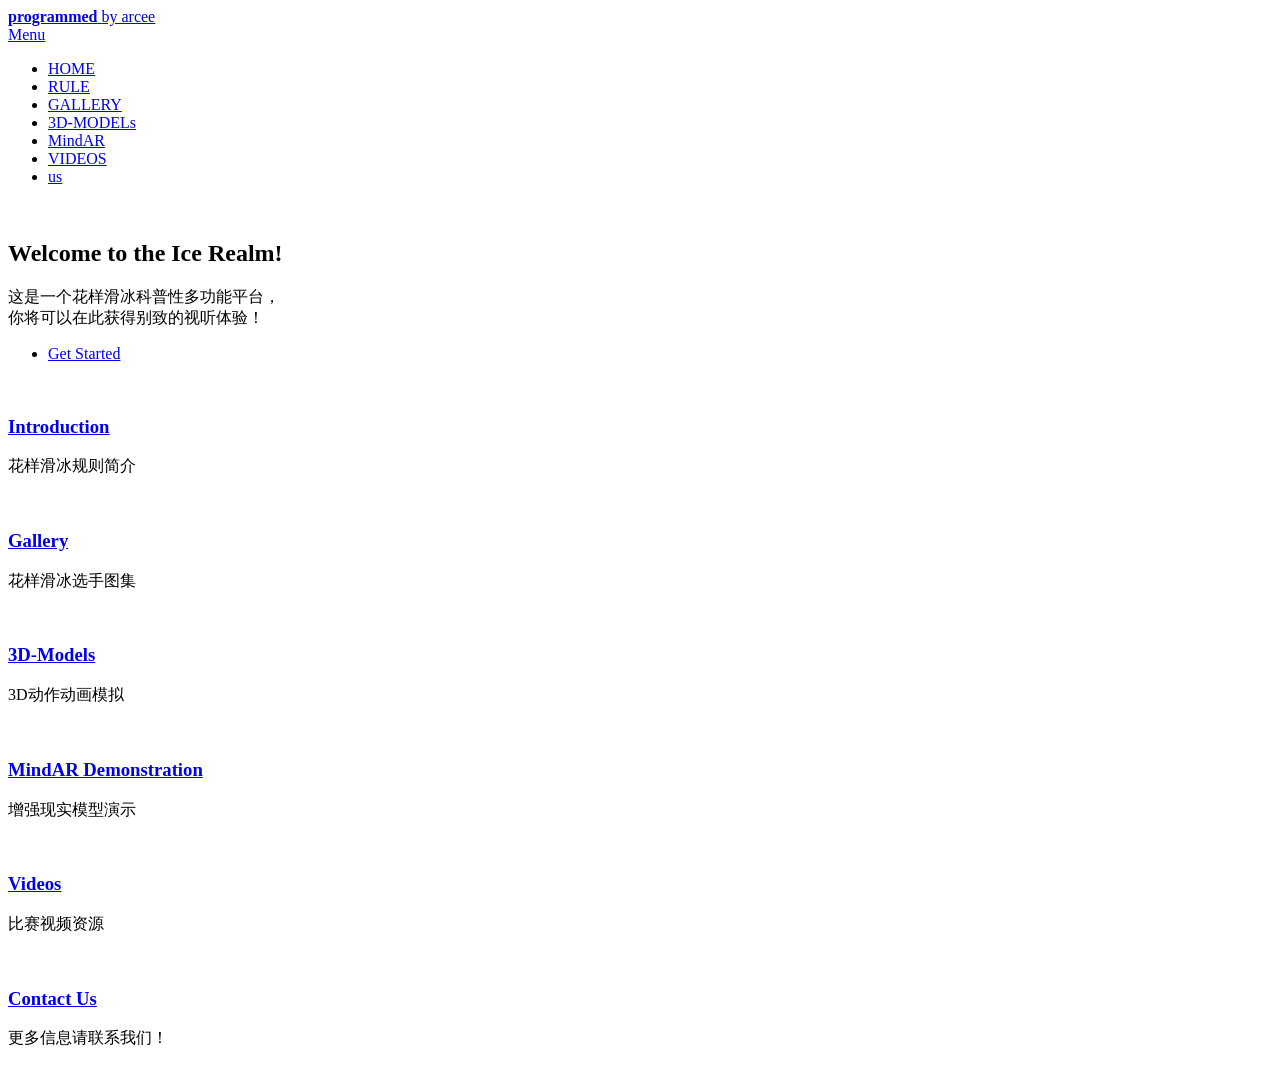
==== index.html @ 6d1100cd "first commit" ====
<!DOCTYPE HTML>
<!--
	Forty by HTML5 UP
	html5up.net | @ajlkn
	Free for personal and commercial use under the CCA 3.0 license (html5up.net/license)
-->
<html>
	<head>
		<title>CX's Ice Realm</title>
		<meta charset="utf-8" />
		<meta name="viewport" content="width=device-width, initial-scale=1, user-scalable=no" />
		<link rel="stylesheet" href="assets/css/main.css" />
		<noscript><link rel="stylesheet" href="assets/css/noscript.css" /></noscript>
	</head>
	<body class="is-preload">

		<!-- Wrapper -->
			<div id="wrapper">

				<!-- Header -->
					<header id="header" class="alt">
						<a href="index.html" class="logo"><strong>programmed</strong> <span>by arcee</span></a>
						<nav>
							<a href="#menu">Menu</a>
						</nav>
					</header>

				<!-- Menu -->
					<nav id="menu">
						<ul class="links">
							<li><a href="index.html">HOME</a></li>
							<li><a href="rule introduction.html">RULE</a></li>
							<li><a href="gallery.html">GALLERY</a></li>
							<li><a href="3d.html">3D-MODELs</a></li>
							<li><a href="mindar.html">MindAR</a></li>
							<li><a href="videos.html">VIDEOS</a></li>
							<li><a href="us.html">us</a></li>
						</ul>
					</nav>

				<!-- Banner -->
					<section id="banner" class="major">
						<div class="inner">
							<span class="image">
								<img src="images/pic08.jpg" alt="" />
							</span>
							<header class="major">
								<h1>Welcome to the Ice Realm!</h1>
							</header>
							<div class="content">
								<p>这是一个花样滑冰科普性多功能平台，<br />
								你将可以在此获得别致的视听体验！</p>
								<ul class="actions">
									<li><a href="#one" class="button next scrolly">Get Started</a></li>
								</ul>
							</div>
						</div>
					</section>

				<!-- Main -->
					<div id="main">

						<!-- One -->
							<section id="one" class="tiles">
								<article>
									<span class="image">
										<img src="images/pic01.jpg" alt="" />
									</span>
									<header class="major">
										<h3><a href="introduction.html" class="link">Introduction</a></h3>
										<p>花样滑冰规则简介</p>
									</header>
								</article>
								<article>
									<span class="image">
										<img src="images/pic02.jpg" alt="" />
									</span>
									<header class="major">
										<h3><a href="gallery.html" class="link">Gallery</a></h3>
										<p>花样滑冰选手图集</p>
									</header>
								</article>
								<article>
									<span class="image">
										<img src="images/pic03.jpg" alt="" />
									</span>
									<header class="major">
										<h3><a href="3d.html" class="link">3D-Models</a></h3>
										<p>3D动作动画模拟</p>
									</header>
								</article>
								<article>
									<span class="image">
										<img src="images/pic04.jpg" alt="" />
									</span>
									<header class="major">
										<h3><a href="mindar.html" class="link">MindAR Demonstration</a></h3>
										<p>增强现实模型演示</p>
									</header>
								</article>
								<article>
									<span class="image">
										<img src="images/pic05.jpg" alt="" />
									</span>
									<header class="major">
										<h3><a href="videos.html" class="link">Videos</a></h3>
										<p>比赛视频资源</p>
									</header>
								</article>
								<article>
									<span class="image">
										<img src="images/pic06.jpg" alt="" />
									</span>
									<header class="major">
										<h3><a href="us.html" class="link">Contact Us</a></h3>
										<p>更多信息请联系我们！</p>
									</header>
								</article>
							</section>
					</div>

			</div>

		<!-- Scripts -->
			<script src="assets/js/jquery.min.js"></script>
			<script src="assets/js/jquery.scrolly.min.js"></script>
			<script src="assets/js/jquery.scrollex.min.js"></script>
			<script src="assets/js/browser.min.js"></script>
			<script src="assets/js/breakpoints.min.js"></script>
			<script src="assets/js/util.js"></script>
			<script src="assets/js/main.js"></script>

	</body>
</html>
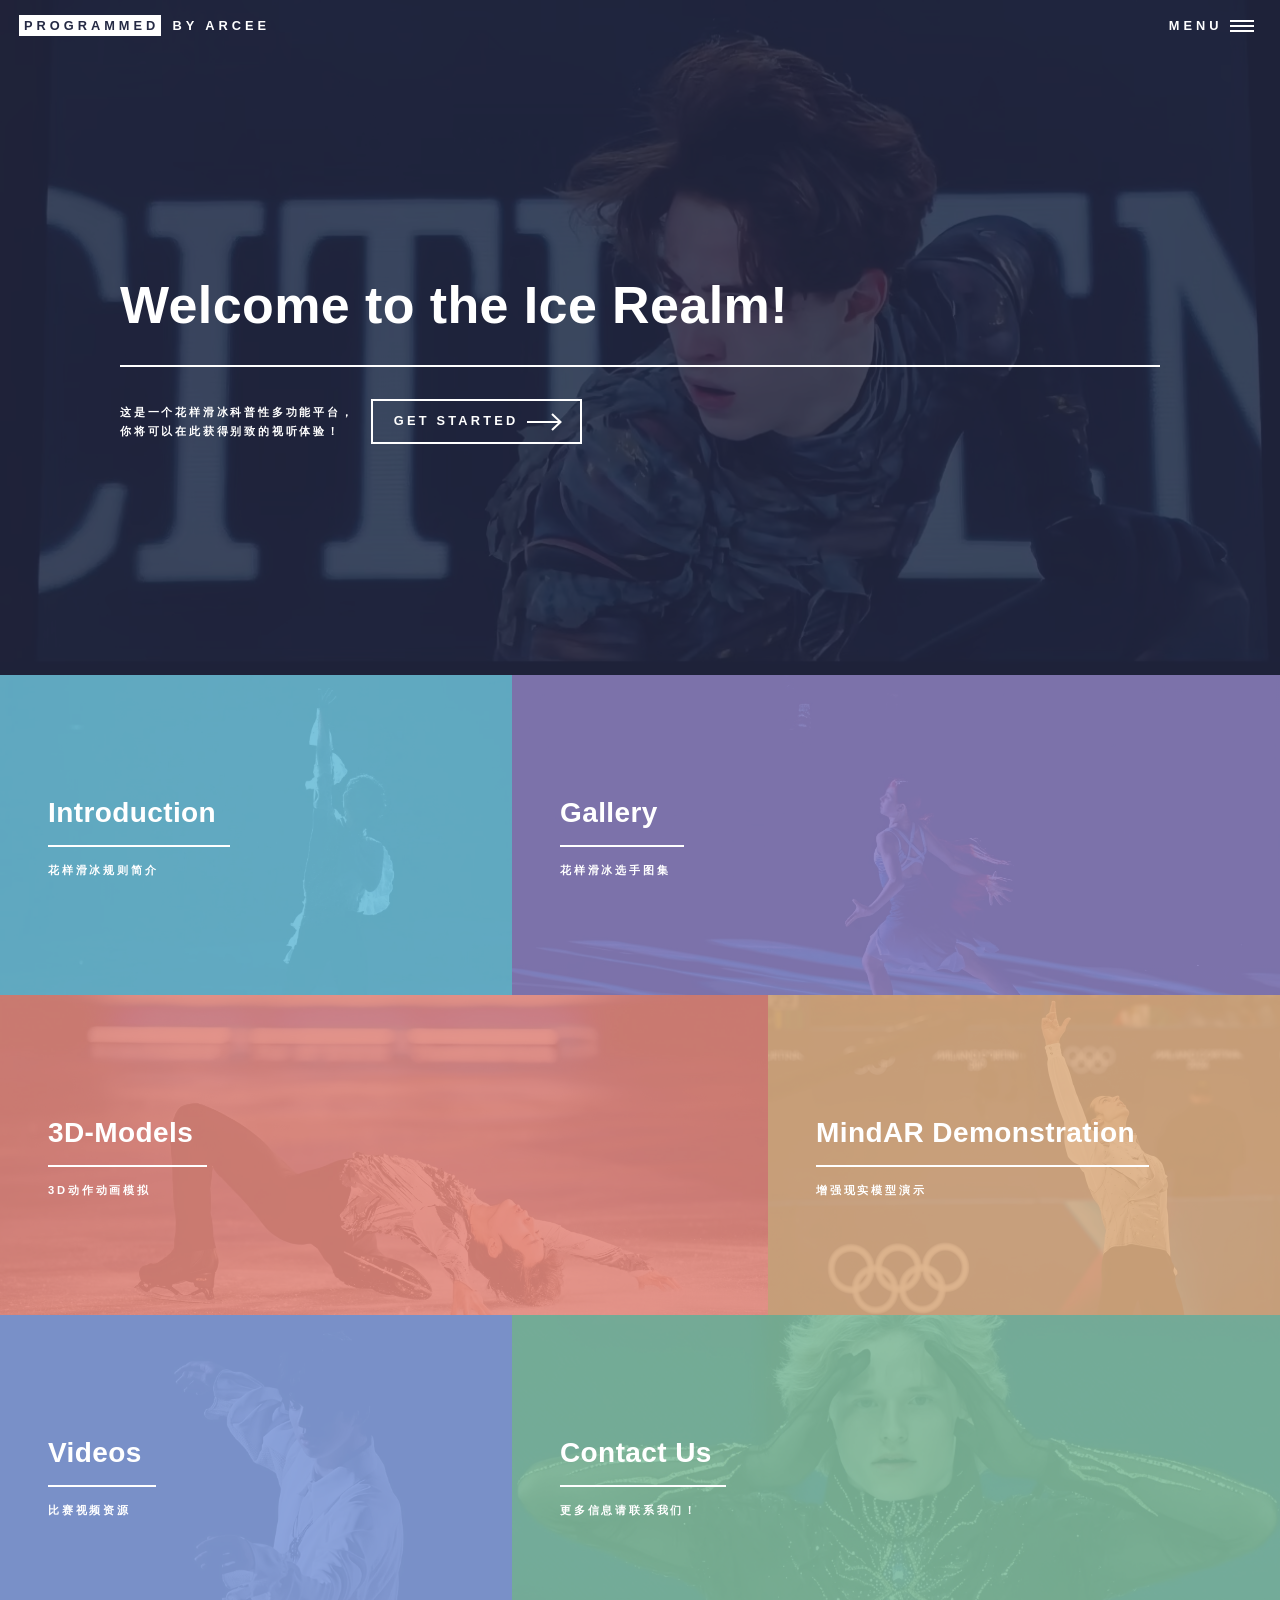
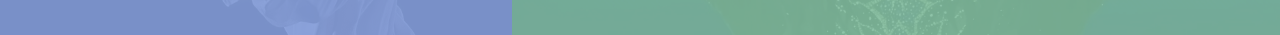
==== commit b35ecc24: "new" ====
--- a/index.html
+++ b/index.html
@@ -1,134 +1,134 @@
-<!DOCTYPE HTML>
-<!--
-	Forty by HTML5 UP
-	html5up.net | @ajlkn
-	Free for personal and commercial use under the CCA 3.0 license (html5up.net/license)
--->
-<html>
-	<head>
-		<title>CX's Ice Realm</title>
-		<meta charset="utf-8" />
-		<meta name="viewport" content="width=device-width, initial-scale=1, user-scalable=no" />
-		<link rel="stylesheet" href="assets/css/main.css" />
-		<noscript><link rel="stylesheet" href="assets/css/noscript.css" /></noscript>
-	</head>
-	<body class="is-preload">
-
-		<!-- Wrapper -->
-			<div id="wrapper">
-
-				<!-- Header -->
-					<header id="header" class="alt">
-						<a href="index.html" class="logo"><strong>programmed</strong> <span>by arcee</span></a>
-						<nav>
-							<a href="#menu">Menu</a>
-						</nav>
-					</header>
-
-				<!-- Menu -->
-					<nav id="menu">
-						<ul class="links">
-							<li><a href="index.html">HOME</a></li>
-							<li><a href="rule introduction.html">RULE</a></li>
-							<li><a href="gallery.html">GALLERY</a></li>
-							<li><a href="3d.html">3D-MODELs</a></li>
-							<li><a href="mindar.html">MindAR</a></li>
-							<li><a href="videos.html">VIDEOS</a></li>
-							<li><a href="us.html">us</a></li>
-						</ul>
-					</nav>
-
-				<!-- Banner -->
-					<section id="banner" class="major">
-						<div class="inner">
-							<span class="image">
-								<img src="images/pic08.jpg" alt="" />
-							</span>
-							<header class="major">
-								<h1>Welcome to the Ice Realm!</h1>
-							</header>
-							<div class="content">
-								<p>这是一个花样滑冰科普性多功能平台，<br />
-								你将可以在此获得别致的视听体验！</p>
-								<ul class="actions">
-									<li><a href="#one" class="button next scrolly">Get Started</a></li>
-								</ul>
-							</div>
-						</div>
-					</section>
-
-				<!-- Main -->
-					<div id="main">
-
-						<!-- One -->
-							<section id="one" class="tiles">
-								<article>
-									<span class="image">
-										<img src="images/pic01.jpg" alt="" />
-									</span>
-									<header class="major">
-										<h3><a href="introduction.html" class="link">Introduction</a></h3>
-										<p>花样滑冰规则简介</p>
-									</header>
-								</article>
-								<article>
-									<span class="image">
-										<img src="images/pic02.jpg" alt="" />
-									</span>
-									<header class="major">
-										<h3><a href="gallery.html" class="link">Gallery</a></h3>
-										<p>花样滑冰选手图集</p>
-									</header>
-								</article>
-								<article>
-									<span class="image">
-										<img src="images/pic03.jpg" alt="" />
-									</span>
-									<header class="major">
-										<h3><a href="3d.html" class="link">3D-Models</a></h3>
-										<p>3D动作动画模拟</p>
-									</header>
-								</article>
-								<article>
-									<span class="image">
-										<img src="images/pic04.jpg" alt="" />
-									</span>
-									<header class="major">
-										<h3><a href="mindar.html" class="link">MindAR Demonstration</a></h3>
-										<p>增强现实模型演示</p>
-									</header>
-								</article>
-								<article>
-									<span class="image">
-										<img src="images/pic05.jpg" alt="" />
-									</span>
-									<header class="major">
-										<h3><a href="videos.html" class="link">Videos</a></h3>
-										<p>比赛视频资源</p>
-									</header>
-								</article>
-								<article>
-									<span class="image">
-										<img src="images/pic06.jpg" alt="" />
-									</span>
-									<header class="major">
-										<h3><a href="us.html" class="link">Contact Us</a></h3>
-										<p>更多信息请联系我们！</p>
-									</header>
-								</article>
-							</section>
-					</div>
-
-			</div>
-
-		<!-- Scripts -->
-			<script src="assets/js/jquery.min.js"></script>
-			<script src="assets/js/jquery.scrolly.min.js"></script>
-			<script src="assets/js/jquery.scrollex.min.js"></script>
-			<script src="assets/js/browser.min.js"></script>
-			<script src="assets/js/breakpoints.min.js"></script>
-			<script src="assets/js/util.js"></script>
-			<script src="assets/js/main.js"></script>
-
-	</body>
+<!DOCTYPE HTML>
+<!--
+	Forty by HTML5 UP
+	html5up.net | @ajlkn
+	Free for personal and commercial use under the CCA 3.0 license (html5up.net/license)
+-->
+<html>
+	<head>
+		<title>CX's Ice Realm</title>
+		<meta charset="utf-8" />
+		<meta name="viewport" content="width=device-width, initial-scale=1, user-scalable=no" />
+		<link rel="stylesheet" href="assets/css/main.css" />
+		<noscript><link rel="stylesheet" href="assets/css/noscript.css" /></noscript>
+	</head>
+	<body class="is-preload">
+
+		<!-- Wrapper -->
+			<div id="wrapper">
+
+				<!-- Header -->
+					<header id="header" class="alt">
+						<a href="index.html" class="logo"><strong>programmed</strong> <span>by arcee</span></a>
+						<nav>
+							<a href="#menu">Menu</a>
+						</nav>
+					</header>
+
+				<!-- Menu -->
+					<nav id="menu">
+						<ul class="links">
+							<li><a href="index.html">HOME</a></li>
+							<li><a href="rule introduction.html">RULE</a></li>
+							<li><a href="gallery.html">GALLERY</a></li>
+							<li><a href="3d.html">3D-MODELs</a></li>
+							<li><a href="mindar.html">MindAR</a></li>
+							<li><a href="videos.html">VIDEOS</a></li>
+							<li><a href="us.html">us</a></li>
+						</ul>
+					</nav>
+
+				<!-- Banner -->
+					<section id="banner" class="major">
+						<div class="inner">
+							<span class="image">
+								<img src="images/pic08.jpg" alt="" />
+							</span>
+							<header class="major">
+								<h1>Welcome to the Ice Realm!</h1>
+							</header>
+							<div class="content">
+								<p>这是一个花样滑冰科普性多功能平台，<br />
+								你将可以在此获得别致的视听体验！</p>
+								<ul class="actions">
+									<li><a href="#one" class="button next scrolly">Get Started</a></li>
+								</ul>
+							</div>
+						</div>
+					</section>
+
+				<!-- Main -->
+					<div id="main">
+
+						<!-- One -->
+							<section id="one" class="tiles">
+								<article>
+									<span class="image">
+										<img src="images/pic01.jpg" alt="" />
+									</span>
+									<header class="major">
+										<h3><a href="introduction.html" class="link">Introduction</a></h3>
+										<p>花样滑冰规则简介</p>
+									</header>
+								</article>
+								<article>
+									<span class="image">
+										<img src="images/pic02.jpg" alt="" />
+									</span>
+									<header class="major">
+										<h3><a href="gallery.html" class="link">Gallery</a></h3>
+										<p>花样滑冰选手图集</p>
+									</header>
+								</article>
+								<article>
+									<span class="image">
+										<img src="images/pic03.jpg" alt="" />
+									</span>
+									<header class="major">
+										<h3><a href="3d.html" class="link">3D-Models</a></h3>
+										<p>3D动作动画模拟</p>
+									</header>
+								</article>
+								<article>
+									<span class="image">
+										<img src="images/pic04.jpg" alt="" />
+									</span>
+									<header class="major">
+										<h3><a href="mindar.html" class="link">MindAR Demonstration</a></h3>
+										<p>增强现实模型演示</p>
+									</header>
+								</article>
+								<article>
+									<span class="image">
+										<img src="images/pic05.jpg" alt="" />
+									</span>
+									<header class="major">
+										<h3><a href="videos.html" class="link">Videos</a></h3>
+										<p>比赛视频资源</p>
+									</header>
+								</article>
+								<article>
+									<span class="image">
+										<img src="images/pic06.jpg" alt="" />
+									</span>
+									<header class="major">
+										<h3><a href="us.html" class="link">Contact Us</a></h3>
+										<p>更多信息请联系我们！</p>
+									</header>
+								</article>
+							</section>
+					</div>
+
+			</div>
+
+		<!-- Scripts -->
+			<script src="assets/js/jquery.min.js"></script>
+			<script src="assets/js/jquery.scrolly.min.js"></script>
+			<script src="assets/js/jquery.scrollex.min.js"></script>
+			<script src="assets/js/browser.min.js"></script>
+			<script src="assets/js/breakpoints.min.js"></script>
+			<script src="assets/js/util.js"></script>
+			<script src="assets/js/main.js"></script>
+
+	</body>
 </html>
--- a/assets/css/main.css
+++ b/assets/css/main.css
@@ -0,0 +1,3961 @@
+@import url(fontawesome-all.min.css);
+@import url("https://fonts.googleapis.com/css?family=Source+Sans+Pro:300,300italic,600,600italic");
+
+/*
+	Forty by HTML5 UP
+	html5up.net | @ajlkn
+	Free for personal and commercial use under the CCA 3.0 license (html5up.net/license)
+*/
+
+html, body, div, span, applet, object,
+iframe, h1, h2, h3, h4, h5, h6, p, blockquote,
+pre, a, abbr, acronym, address, big, cite,
+code, del, dfn, em, img, ins, kbd, q, s, samp,
+small, strike, strong, sub, sup, tt, var, b,
+u, i, center, dl, dt, dd, ol, ul, li, fieldset,
+form, label, legend, table, caption, tbody,
+tfoot, thead, tr, th, td, article, aside,
+canvas, details, embed, figure, figcaption,
+footer, header, hgroup, menu, nav, output, ruby,
+section, summary, time, mark, audio, video {
+	margin: 0;
+	padding: 0;
+	border: 0;
+	font-size: 100%;
+	font: inherit;
+	vertical-align: baseline;}
+
+article, aside, details, figcaption, figure,
+footer, header, hgroup, menu, nav, section {
+	display: block;}
+
+body {
+	line-height: 1;
+}
+
+ol, ul {
+	list-style: none;
+}
+
+blockquote, q {
+	quotes: none;
+}
+
+	blockquote:before, blockquote:after, q:before, q:after {
+		content: '';
+		content: none;
+	}
+
+table {
+	border-collapse: collapse;
+	border-spacing: 0;
+}
+
+body {
+	-webkit-text-size-adjust: none;
+}
+
+mark {
+	background-color: transparent;
+	color: inherit;
+}
+
+input::-moz-focus-inner {
+	border: 0;
+	padding: 0;
+}
+
+input, select, textarea {
+	-moz-appearance: none;
+	-webkit-appearance: none;
+	-ms-appearance: none;
+	appearance: none;
+}
+
+/* Basic */
+
+	@-ms-viewport {
+		width: device-width;
+	}
+
+	body {
+		-ms-overflow-style: scrollbar;
+	}
+
+	@media screen and (max-width: 480px) {
+
+		html, body {
+			min-width: 320px;
+		}
+
+	}
+
+	html {
+		box-sizing: border-box;
+	}
+
+	*, *:before, *:after {
+		box-sizing: inherit;
+	}
+
+	body {
+		background: #242943;
+	}
+
+		body.is-preload *, body.is-preload *:before, body.is-preload *:after {
+			-moz-animation: none !important;
+			-webkit-animation: none !important;
+			-ms-animation: none !important;
+			animation: none !important;
+			-moz-transition: none !important;
+			-webkit-transition: none !important;
+			-ms-transition: none !important;
+			transition: none !important;
+		}
+
+/* Type */
+
+	body, input, select, textarea {
+		color: #ffffff;
+		font-family: "Source Sans Pro", Helvetica, sans-serif;
+		font-size: 17pt;
+		font-weight: 300;
+		letter-spacing: 0.025em;
+		line-height: 1.65;
+	}
+
+		@media screen and (max-width: 1680px) {
+
+			body, input, select, textarea {
+				font-size: 14pt;
+			}
+
+		}
+
+		@media screen and (max-width: 1280px) {
+
+			body, input, select, textarea {
+				font-size: 12pt;
+			}
+
+		}
+
+		@media screen and (max-width: 360px) {
+
+			body, input, select, textarea {
+				font-size: 11pt;
+			}
+
+		}
+
+	a {
+		-moz-transition: color 0.2s ease-in-out, border-bottom-color 0.2s ease-in-out;
+		-webkit-transition: color 0.2s ease-in-out, border-bottom-color 0.2s ease-in-out;
+		-ms-transition: color 0.2s ease-in-out, border-bottom-color 0.2s ease-in-out;
+		transition: color 0.2s ease-in-out, border-bottom-color 0.2s ease-in-out;
+		border-bottom: dotted 1px;
+		color: inherit;
+		text-decoration: none;
+	}
+
+		a:hover {
+			border-bottom-color: transparent;
+			color: #9bf1ff !important;
+		}
+
+		a:active {
+			color: #53e3fb !important;
+		}
+
+	strong, b {
+		color: #ffffff;
+		font-weight: 600;
+	}
+
+	em, i {
+		font-style: italic;
+	}
+
+	p {
+		margin: 0 0 2em 0;
+	}
+
+	h1, h2, h3, h4, h5, h6 {
+		color: #ffffff;
+		font-weight: 600;
+		line-height: 1.65;
+		margin: 0 0 1em 0;
+	}
+
+		h1 a, h2 a, h3 a, h4 a, h5 a, h6 a {
+			color: inherit;
+			border-bottom: 0;
+		}
+
+	h1 {
+		font-size: 2.5em;
+	}
+
+	h2 {
+		font-size: 1.75em;
+	}
+
+	h3 {
+		font-size: 1.35em;
+	}
+
+	h4 {
+		font-size: 1.1em;
+	}
+
+	h5 {
+		font-size: 0.9em;
+	}
+
+	h6 {
+		font-size: 0.7em;
+	}
+
+	@media screen and (max-width: 736px) {
+
+		h1 {
+			font-size: 2em;
+		}
+
+		h2 {
+			font-size: 1.5em;
+		}
+
+		h3 {
+			font-size: 1.25em;
+		}
+
+	}
+
+	sub {
+		font-size: 0.8em;
+		position: relative;
+		top: 0.5em;
+	}
+
+	sup {
+		font-size: 0.8em;
+		position: relative;
+		top: -0.5em;
+	}
+
+	blockquote {
+		border-left: solid 4px rgba(212, 212, 255, 0.1);
+		font-style: italic;
+		margin: 0 0 2em 0;
+		padding: 0.5em 0 0.5em 2em;
+	}
+
+	code {
+		background: rgba(212, 212, 255, 0.035);
+		font-family: "Courier New", monospace;
+		font-size: 0.9em;
+		margin: 0 0.25em;
+		padding: 0.25em 0.65em;
+	}
+
+	pre {
+		-webkit-overflow-scrolling: touch;
+		font-family: "Courier New", monospace;
+		font-size: 0.9em;
+		margin: 0 0 2em 0;
+	}
+
+		pre code {
+			display: block;
+			line-height: 1.75;
+			padding: 1em 1.5em;
+			overflow-x: auto;
+		}
+
+	hr {
+		border: 0;
+		border-bottom: solid 1px rgba(212, 212, 255, 0.1);
+		margin: 2em 0;
+	}
+
+		hr.major {
+			margin: 3em 0;
+		}
+
+	.align-left {
+		text-align: left;
+	}
+
+	.align-center {
+		text-align: center;
+	}
+
+	.align-right {
+		text-align: right;
+	}
+
+/* Row */
+
+	.row {
+		display: flex;
+		flex-wrap: wrap;
+		box-sizing: border-box;
+		align-items: stretch;
+	}
+
+		.row > * {
+			box-sizing: border-box;
+		}
+
+		.row.gtr-uniform > * > :last-child {
+			margin-bottom: 0;
+		}
+
+		.row.aln-left {
+			justify-content: flex-start;
+		}
+
+		.row.aln-center {
+			justify-content: center;
+		}
+
+		.row.aln-right {
+			justify-content: flex-end;
+		}
+
+		.row.aln-top {
+			align-items: flex-start;
+		}
+
+		.row.aln-middle {
+			align-items: center;
+		}
+
+		.row.aln-bottom {
+			align-items: flex-end;
+		}
+
+		.row > .imp {
+			order: -1;
+		}
+
+		.row > .col-1 {
+			width: 8.33333%;
+		}
+
+		.row > .off-1 {
+			margin-left: 8.33333%;
+		}
+
+		.row > .col-2 {
+			width: 16.66667%;
+		}
+
+		.row > .off-2 {
+			margin-left: 16.66667%;
+		}
+
+		.row > .col-3 {
+			width: 25%;
+		}
+
+		.row > .off-3 {
+			margin-left: 25%;
+		}
+
+		.row > .col-4 {
+			width: 33.33333%;
+		}
+
+		.row > .off-4 {
+			margin-left: 33.33333%;
+		}
+
+		.row > .col-5 {
+			width: 41.66667%;
+		}
+
+		.row > .off-5 {
+			margin-left: 41.66667%;
+		}
+
+		.row > .col-6 {
+			width: 50%;
+		}
+
+		.row > .off-6 {
+			margin-left: 50%;
+		}
+
+		.row > .col-7 {
+			width: 58.33333%;
+		}
+
+		.row > .off-7 {
+			margin-left: 58.33333%;
+		}
+
+		.row > .col-8 {
+			width: 66.66667%;
+		}
+
+		.row > .off-8 {
+			margin-left: 66.66667%;
+		}
+
+		.row > .col-9 {
+			width: 75%;
+		}
+
+		.row > .off-9 {
+			margin-left: 75%;
+		}
+
+		.row > .col-10 {
+			width: 83.33333%;
+		}
+
+		.row > .off-10 {
+			margin-left: 83.33333%;
+		}
+
+		.row > .col-11 {
+			width: 91.66667%;
+		}
+
+		.row > .off-11 {
+			margin-left: 91.66667%;
+		}
+
+		.row > .col-12 {
+			width: 100%;
+		}
+
+		.row > .off-12 {
+			margin-left: 100%;
+		}
+
+		.row.gtr-0 {
+			margin-top: 0;
+			margin-left: 0em;
+		}
+
+			.row.gtr-0 > * {
+				padding: 0 0 0 0em;
+			}
+
+			.row.gtr-0.gtr-uniform {
+				margin-top: 0em;
+			}
+
+				.row.gtr-0.gtr-uniform > * {
+					padding-top: 0em;
+				}
+
+		.row.gtr-25 {
+			margin-top: 0;
+			margin-left: -0.5em;
+		}
+
+			.row.gtr-25 > * {
+				padding: 0 0 0 0.5em;
+			}
+
+			.row.gtr-25.gtr-uniform {
+				margin-top: -0.5em;
+			}
+
+				.row.gtr-25.gtr-uniform > * {
+					padding-top: 0.5em;
+				}
+
+		.row.gtr-50 {
+			margin-top: 0;
+			margin-left: -1em;
+		}
+
+			.row.gtr-50 > * {
+				padding: 0 0 0 1em;
+			}
+
+			.row.gtr-50.gtr-uniform {
+				margin-top: -1em;
+			}
+
+				.row.gtr-50.gtr-uniform > * {
+					padding-top: 1em;
+				}
+
+		.row {
+			margin-top: 0;
+			margin-left: -2em;
+		}
+
+			.row > * {
+				padding: 0 0 0 2em;
+			}
+
+			.row.gtr-uniform {
+				margin-top: -2em;
+			}
+
+				.row.gtr-uniform > * {
+					padding-top: 2em;
+				}
+
+		.row.gtr-150 {
+			margin-top: 0;
+			margin-left: -3em;
+		}
+
+			.row.gtr-150 > * {
+				padding: 0 0 0 3em;
+			}
+
+			.row.gtr-150.gtr-uniform {
+				margin-top: -3em;
+			}
+
+				.row.gtr-150.gtr-uniform > * {
+					padding-top: 3em;
+				}
+
+		.row.gtr-200 {
+			margin-top: 0;
+			margin-left: -4em;
+		}
+
+			.row.gtr-200 > * {
+				padding: 0 0 0 4em;
+			}
+
+			.row.gtr-200.gtr-uniform {
+				margin-top: -4em;
+			}
+
+				.row.gtr-200.gtr-uniform > * {
+					padding-top: 4em;
+				}
+
+		@media screen and (max-width: 1680px) {
+
+			.row {
+				display: flex;
+				flex-wrap: wrap;
+				box-sizing: border-box;
+				align-items: stretch;
+			}
+
+				.row > * {
+					box-sizing: border-box;
+				}
+
+				.row.gtr-uniform > * > :last-child {
+					margin-bottom: 0;
+				}
+
+				.row.aln-left {
+					justify-content: flex-start;
+				}
+
+				.row.aln-center {
+					justify-content: center;
+				}
+
+				.row.aln-right {
+					justify-content: flex-end;
+				}
+
+				.row.aln-top {
+					align-items: flex-start;
+				}
+
+				.row.aln-middle {
+					align-items: center;
+				}
+
+				.row.aln-bottom {
+					align-items: flex-end;
+				}
+
+				.row > .imp-xlarge {
+					order: -1;
+				}
+
+				.row > .col-1-xlarge {
+					width: 8.33333%;
+				}
+
+				.row > .off-1-xlarge {
+					margin-left: 8.33333%;
+				}
+
+				.row > .col-2-xlarge {
+					width: 16.66667%;
+				}
+
+				.row > .off-2-xlarge {
+					margin-left: 16.66667%;
+				}
+
+				.row > .col-3-xlarge {
+					width: 25%;
+				}
+
+				.row > .off-3-xlarge {
+					margin-left: 25%;
+				}
+
+				.row > .col-4-xlarge {
+					width: 33.33333%;
+				}
+
+				.row > .off-4-xlarge {
+					margin-left: 33.33333%;
+				}
+
+				.row > .col-5-xlarge {
+					width: 41.66667%;
+				}
+
+				.row > .off-5-xlarge {
+					margin-left: 41.66667%;
+				}
+
+				.row > .col-6-xlarge {
+					width: 50%;
+				}
+
+				.row > .off-6-xlarge {
+					margin-left: 50%;
+				}
+
+				.row > .col-7-xlarge {
+					width: 58.33333%;
+				}
+
+				.row > .off-7-xlarge {
+					margin-left: 58.33333%;
+				}
+
+				.row > .col-8-xlarge {
+					width: 66.66667%;
+				}
+
+				.row > .off-8-xlarge {
+					margin-left: 66.66667%;
+				}
+
+				.row > .col-9-xlarge {
+					width: 75%;
+				}
+
+				.row > .off-9-xlarge {
+					margin-left: 75%;
+				}
+
+				.row > .col-10-xlarge {
+					width: 83.33333%;
+				}
+
+				.row > .off-10-xlarge {
+					margin-left: 83.33333%;
+				}
+
+				.row > .col-11-xlarge {
+					width: 91.66667%;
+				}
+
+				.row > .off-11-xlarge {
+					margin-left: 91.66667%;
+				}
+
+				.row > .col-12-xlarge {
+					width: 100%;
+				}
+
+				.row > .off-12-xlarge {
+					margin-left: 100%;
+				}
+
+				.row.gtr-0 {
+					margin-top: 0;
+					margin-left: 0em;
+				}
+
+					.row.gtr-0 > * {
+						padding: 0 0 0 0em;
+					}
+
+					.row.gtr-0.gtr-uniform {
+						margin-top: 0em;
+					}
+
+						.row.gtr-0.gtr-uniform > * {
+							padding-top: 0em;
+						}
+
+				.row.gtr-25 {
+					margin-top: 0;
+					margin-left: -0.5em;
+				}
+
+					.row.gtr-25 > * {
+						padding: 0 0 0 0.5em;
+					}
+
+					.row.gtr-25.gtr-uniform {
+						margin-top: -0.5em;
+					}
+
+						.row.gtr-25.gtr-uniform > * {
+							padding-top: 0.5em;
+						}
+
+				.row.gtr-50 {
+					margin-top: 0;
+					margin-left: -1em;
+				}
+
+					.row.gtr-50 > * {
+						padding: 0 0 0 1em;
+					}
+
+					.row.gtr-50.gtr-uniform {
+						margin-top: -1em;
+					}
+
+						.row.gtr-50.gtr-uniform > * {
+							padding-top: 1em;
+						}
+
+				.row {
+					margin-top: 0;
+					margin-left: -2em;
+				}
+
+					.row > * {
+						padding: 0 0 0 2em;
+					}
+
+					.row.gtr-uniform {
+						margin-top: -2em;
+					}
+
+						.row.gtr-uniform > * {
+							padding-top: 2em;
+						}
+
+				.row.gtr-150 {
+					margin-top: 0;
+					margin-left: -3em;
+				}
+
+					.row.gtr-150 > * {
+						padding: 0 0 0 3em;
+					}
+
+					.row.gtr-150.gtr-uniform {
+						margin-top: -3em;
+					}
+
+						.row.gtr-150.gtr-uniform > * {
+							padding-top: 3em;
+						}
+
+				.row.gtr-200 {
+					margin-top: 0;
+					margin-left: -4em;
+				}
+
+					.row.gtr-200 > * {
+						padding: 0 0 0 4em;
+					}
+
+					.row.gtr-200.gtr-uniform {
+						margin-top: -4em;
+					}
+
+						.row.gtr-200.gtr-uniform > * {
+							padding-top: 4em;
+						}
+
+		}
+
+		@media screen and (max-width: 1280px) {
+
+			.row {
+				display: flex;
+				flex-wrap: wrap;
+				box-sizing: border-box;
+				align-items: stretch;
+			}
+
+				.row > * {
+					box-sizing: border-box;
+				}
+
+				.row.gtr-uniform > * > :last-child {
+					margin-bottom: 0;
+				}
+
+				.row.aln-left {
+					justify-content: flex-start;
+				}
+
+				.row.aln-center {
+					justify-content: center;
+				}
+
+				.row.aln-right {
+					justify-content: flex-end;
+				}
+
+				.row.aln-top {
+					align-items: flex-start;
+				}
+
+				.row.aln-middle {
+					align-items: center;
+				}
+
+				.row.aln-bottom {
+					align-items: flex-end;
+				}
+
+				.row > .imp-large {
+					order: -1;
+				}
+
+				.row > .col-1-large {
+					width: 8.33333%;
+				}
+
+				.row > .off-1-large {
+					margin-left: 8.33333%;
+				}
+
+				.row > .col-2-large {
+					width: 16.66667%;
+				}
+
+				.row > .off-2-large {
+					margin-left: 16.66667%;
+				}
+
+				.row > .col-3-large {
+					width: 25%;
+				}
+
+				.row > .off-3-large {
+					margin-left: 25%;
+				}
+
+				.row > .col-4-large {
+					width: 33.33333%;
+				}
+
+				.row > .off-4-large {
+					margin-left: 33.33333%;
+				}
+
+				.row > .col-5-large {
+					width: 41.66667%;
+				}
+
+				.row > .off-5-large {
+					margin-left: 41.66667%;
+				}
+
+				.row > .col-6-large {
+					width: 50%;
+				}
+
+				.row > .off-6-large {
+					margin-left: 50%;
+				}
+
+				.row > .col-7-large {
+					width: 58.33333%;
+				}
+
+				.row > .off-7-large {
+					margin-left: 58.33333%;
+				}
+
+				.row > .col-8-large {
+					width: 66.66667%;
+				}
+
+				.row > .off-8-large {
+					margin-left: 66.66667%;
+				}
+
+				.row > .col-9-large {
+					width: 75%;
+				}
+
+				.row > .off-9-large {
+					margin-left: 75%;
+				}
+
+				.row > .col-10-large {
+					width: 83.33333%;
+				}
+
+				.row > .off-10-large {
+					margin-left: 83.33333%;
+				}
+
+				.row > .col-11-large {
+					width: 91.66667%;
+				}
+
+				.row > .off-11-large {
+					margin-left: 91.66667%;
+				}
+
+				.row > .col-12-large {
+					width: 100%;
+				}
+
+				.row > .off-12-large {
+					margin-left: 100%;
+				}
+
+				.row.gtr-0 {
+					margin-top: 0;
+					margin-left: 0em;
+				}
+
+					.row.gtr-0 > * {
+						padding: 0 0 0 0em;
+					}
+
+					.row.gtr-0.gtr-uniform {
+						margin-top: 0em;
+					}
+
+						.row.gtr-0.gtr-uniform > * {
+							padding-top: 0em;
+						}
+
+				.row.gtr-25 {
+					margin-top: 0;
+					margin-left: -0.375em;
+				}
+
+					.row.gtr-25 > * {
+						padding: 0 0 0 0.375em;
+					}
+
+					.row.gtr-25.gtr-uniform {
+						margin-top: -0.375em;
+					}
+
+						.row.gtr-25.gtr-uniform > * {
+							padding-top: 0.375em;
+						}
+
+				.row.gtr-50 {
+					margin-top: 0;
+					margin-left: -0.75em;
+				}
+
+					.row.gtr-50 > * {
+						padding: 0 0 0 0.75em;
+					}
+
+					.row.gtr-50.gtr-uniform {
+						margin-top: -0.75em;
+					}
+
+						.row.gtr-50.gtr-uniform > * {
+							padding-top: 0.75em;
+						}
+
+				.row {
+					margin-top: 0;
+					margin-left: -1.5em;
+				}
+
+					.row > * {
+						padding: 0 0 0 1.5em;
+					}
+
+					.row.gtr-uniform {
+						margin-top: -1.5em;
+					}
+
+						.row.gtr-uniform > * {
+							padding-top: 1.5em;
+						}
+
+				.row.gtr-150 {
+					margin-top: 0;
+					margin-left: -2.25em;
+				}
+
+					.row.gtr-150 > * {
+						padding: 0 0 0 2.25em;
+					}
+
+					.row.gtr-150.gtr-uniform {
+						margin-top: -2.25em;
+					}
+
+						.row.gtr-150.gtr-uniform > * {
+							padding-top: 2.25em;
+						}
+
+				.row.gtr-200 {
+					margin-top: 0;
+					margin-left: -3em;
+				}
+
+					.row.gtr-200 > * {
+						padding: 0 0 0 3em;
+					}
+
+					.row.gtr-200.gtr-uniform {
+						margin-top: -3em;
+					}
+
+						.row.gtr-200.gtr-uniform > * {
+							padding-top: 3em;
+						}
+
+		}
+
+		@media screen and (max-width: 980px) {
+
+			.row {
+				display: flex;
+				flex-wrap: wrap;
+				box-sizing: border-box;
+				align-items: stretch;
+			}
+
+				.row > * {
+					box-sizing: border-box;
+				}
+
+				.row.gtr-uniform > * > :last-child {
+					margin-bottom: 0;
+				}
+
+				.row.aln-left {
+					justify-content: flex-start;
+				}
+
+				.row.aln-center {
+					justify-content: center;
+				}
+
+				.row.aln-right {
+					justify-content: flex-end;
+				}
+
+				.row.aln-top {
+					align-items: flex-start;
+				}
+
+				.row.aln-middle {
+					align-items: center;
+				}
+
+				.row.aln-bottom {
+					align-items: flex-end;
+				}
+
+				.row > .imp-medium {
+					order: -1;
+				}
+
+				.row > .col-1-medium {
+					width: 8.33333%;
+				}
+
+				.row > .off-1-medium {
+					margin-left: 8.33333%;
+				}
+
+				.row > .col-2-medium {
+					width: 16.66667%;
+				}
+
+				.row > .off-2-medium {
+					margin-left: 16.66667%;
+				}
+
+				.row > .col-3-medium {
+					width: 25%;
+				}
+
+				.row > .off-3-medium {
+					margin-left: 25%;
+				}
+
+				.row > .col-4-medium {
+					width: 33.33333%;
+				}
+
+				.row > .off-4-medium {
+					margin-left: 33.33333%;
+				}
+
+				.row > .col-5-medium {
+					width: 41.66667%;
+				}
+
+				.row > .off-5-medium {
+					margin-left: 41.66667%;
+				}
+
+				.row > .col-6-medium {
+					width: 50%;
+				}
+
+				.row > .off-6-medium {
+					margin-left: 50%;
+				}
+
+				.row > .col-7-medium {
+					width: 58.33333%;
+				}
+
+				.row > .off-7-medium {
+					margin-left: 58.33333%;
+				}
+
+				.row > .col-8-medium {
+					width: 66.66667%;
+				}
+
+				.row > .off-8-medium {
+					margin-left: 66.66667%;
+				}
+
+				.row > .col-9-medium {
+					width: 75%;
+				}
+
+				.row > .off-9-medium {
+					margin-left: 75%;
+				}
+
+				.row > .col-10-medium {
+					width: 83.33333%;
+				}
+
+				.row > .off-10-medium {
+					margin-left: 83.33333%;
+				}
+
+				.row > .col-11-medium {
+					width: 91.66667%;
+				}
+
+				.row > .off-11-medium {
+					margin-left: 91.66667%;
+				}
+
+				.row > .col-12-medium {
+					width: 100%;
+				}
+
+				.row > .off-12-medium {
+					margin-left: 100%;
+				}
+
+				.row.gtr-0 {
+					margin-top: 0;
+					margin-left: 0em;
+				}
+
+					.row.gtr-0 > * {
+						padding: 0 0 0 0em;
+					}
+
+					.row.gtr-0.gtr-uniform {
+						margin-top: 0em;
+					}
+
+						.row.gtr-0.gtr-uniform > * {
+							padding-top: 0em;
+						}
+
+				.row.gtr-25 {
+					margin-top: 0;
+					margin-left: -0.375em;
+				}
+
+					.row.gtr-25 > * {
+						padding: 0 0 0 0.375em;
+					}
+
+					.row.gtr-25.gtr-uniform {
+						margin-top: -0.375em;
+					}
+
+						.row.gtr-25.gtr-uniform > * {
+							padding-top: 0.375em;
+						}
+
+				.row.gtr-50 {
+					margin-top: 0;
+					margin-left: -0.75em;
+				}
+
+					.row.gtr-50 > * {
+						padding: 0 0 0 0.75em;
+					}
+
+					.row.gtr-50.gtr-uniform {
+						margin-top: -0.75em;
+					}
+
+						.row.gtr-50.gtr-uniform > * {
+							padding-top: 0.75em;
+						}
+
+				.row {
+					margin-top: 0;
+					margin-left: -1.5em;
+				}
+
+					.row > * {
+						padding: 0 0 0 1.5em;
+					}
+
+					.row.gtr-uniform {
+						margin-top: -1.5em;
+					}
+
+						.row.gtr-uniform > * {
+							padding-top: 1.5em;
+						}
+
+				.row.gtr-150 {
+					margin-top: 0;
+					margin-left: -2.25em;
+				}
+
+					.row.gtr-150 > * {
+						padding: 0 0 0 2.25em;
+					}
+
+					.row.gtr-150.gtr-uniform {
+						margin-top: -2.25em;
+					}
+
+						.row.gtr-150.gtr-uniform > * {
+							padding-top: 2.25em;
+						}
+
+				.row.gtr-200 {
+					margin-top: 0;
+					margin-left: -3em;
+				}
+
+					.row.gtr-200 > * {
+						padding: 0 0 0 3em;
+					}
+
+					.row.gtr-200.gtr-uniform {
+						margin-top: -3em;
+					}
+
+						.row.gtr-200.gtr-uniform > * {
+							padding-top: 3em;
+						}
+
+		}
+
+		@media screen and (max-width: 736px) {
+
+			.row {
+				display: flex;
+				flex-wrap: wrap;
+				box-sizing: border-box;
+				align-items: stretch;
+			}
+
+				.row > * {
+					box-sizing: border-box;
+				}
+
+				.row.gtr-uniform > * > :last-child {
+					margin-bottom: 0;
+				}
+
+				.row.aln-left {
+					justify-content: flex-start;
+				}
+
+				.row.aln-center {
+					justify-content: center;
+				}
+
+				.row.aln-right {
+					justify-content: flex-end;
+				}
+
+				.row.aln-top {
+					align-items: flex-start;
+				}
+
+				.row.aln-middle {
+					align-items: center;
+				}
+
+				.row.aln-bottom {
+					align-items: flex-end;
+				}
+
+				.row > .imp-small {
+					order: -1;
+				}
+
+				.row > .col-1-small {
+					width: 8.33333%;
+				}
+
+				.row > .off-1-small {
+					margin-left: 8.33333%;
+				}
+
+				.row > .col-2-small {
+					width: 16.66667%;
+				}
+
+				.row > .off-2-small {
+					margin-left: 16.66667%;
+				}
+
+				.row > .col-3-small {
+					width: 25%;
+				}
+
+				.row > .off-3-small {
+					margin-left: 25%;
+				}
+
+				.row > .col-4-small {
+					width: 33.33333%;
+				}
+
+				.row > .off-4-small {
+					margin-left: 33.33333%;
+				}
+
+				.row > .col-5-small {
+					width: 41.66667%;
+				}
+
+				.row > .off-5-small {
+					margin-left: 41.66667%;
+				}
+
+				.row > .col-6-small {
+					width: 50%;
+				}
+
+				.row > .off-6-small {
+					margin-left: 50%;
+				}
+
+				.row > .col-7-small {
+					width: 58.33333%;
+				}
+
+				.row > .off-7-small {
+					margin-left: 58.33333%;
+				}
+
+				.row > .col-8-small {
+					width: 66.66667%;
+				}
+
+				.row > .off-8-small {
+					margin-left: 66.66667%;
+				}
+
+				.row > .col-9-small {
+					width: 75%;
+				}
+
+				.row > .off-9-small {
+					margin-left: 75%;
+				}
+
+				.row > .col-10-small {
+					width: 83.33333%;
+				}
+
+				.row > .off-10-small {
+					margin-left: 83.33333%;
+				}
+
+				.row > .col-11-small {
+					width: 91.66667%;
+				}
+
+				.row > .off-11-small {
+					margin-left: 91.66667%;
+				}
+
+				.row > .col-12-small {
+					width: 100%;
+				}
+
+				.row > .off-12-small {
+					margin-left: 100%;
+				}
+
+				.row.gtr-0 {
+					margin-top: 0;
+					margin-left: 0em;
+				}
+
+					.row.gtr-0 > * {
+						padding: 0 0 0 0em;
+					}
+
+					.row.gtr-0.gtr-uniform {
+						margin-top: 0em;
+					}
+
+						.row.gtr-0.gtr-uniform > * {
+							padding-top: 0em;
+						}
+
+				.row.gtr-25 {
+					margin-top: 0;
+					margin-left: -0.3125em;
+				}
+
+					.row.gtr-25 > * {
+						padding: 0 0 0 0.3125em;
+					}
+
+					.row.gtr-25.gtr-uniform {
+						margin-top: -0.3125em;
+					}
+
+						.row.gtr-25.gtr-uniform > * {
+							padding-top: 0.3125em;
+						}
+
+				.row.gtr-50 {
+					margin-top: 0;
+					margin-left: -0.625em;
+				}
+
+					.row.gtr-50 > * {
+						padding: 0 0 0 0.625em;
+					}
+
+					.row.gtr-50.gtr-uniform {
+						margin-top: -0.625em;
+					}
+
+						.row.gtr-50.gtr-uniform > * {
+							padding-top: 0.625em;
+						}
+
+				.row {
+					margin-top: 0;
+					margin-left: -1.25em;
+				}
+
+					.row > * {
+						padding: 0 0 0 1.25em;
+					}
+
+					.row.gtr-uniform {
+						margin-top: -1.25em;
+					}
+
+						.row.gtr-uniform > * {
+							padding-top: 1.25em;
+						}
+
+				.row.gtr-150 {
+					margin-top: 0;
+					margin-left: -1.875em;
+				}
+
+					.row.gtr-150 > * {
+						padding: 0 0 0 1.875em;
+					}
+
+					.row.gtr-150.gtr-uniform {
+						margin-top: -1.875em;
+					}
+
+						.row.gtr-150.gtr-uniform > * {
+							padding-top: 1.875em;
+						}
+
+				.row.gtr-200 {
+					margin-top: 0;
+					margin-left: -2.5em;
+				}
+
+					.row.gtr-200 > * {
+						padding: 0 0 0 2.5em;
+					}
+
+					.row.gtr-200.gtr-uniform {
+						margin-top: -2.5em;
+					}
+
+						.row.gtr-200.gtr-uniform > * {
+							padding-top: 2.5em;
+						}
+
+		}
+
+		@media screen and (max-width: 480px) {
+
+			.row {
+				display: flex;
+				flex-wrap: wrap;
+				box-sizing: border-box;
+				align-items: stretch;
+			}
+
+				.row > * {
+					box-sizing: border-box;
+				}
+
+				.row.gtr-uniform > * > :last-child {
+					margin-bottom: 0;
+				}
+
+				.row.aln-left {
+					justify-content: flex-start;
+				}
+
+				.row.aln-center {
+					justify-content: center;
+				}
+
+				.row.aln-right {
+					justify-content: flex-end;
+				}
+
+				.row.aln-top {
+					align-items: flex-start;
+				}
+
+				.row.aln-middle {
+					align-items: center;
+				}
+
+				.row.aln-bottom {
+					align-items: flex-end;
+				}
+
+				.row > .imp-xsmall {
+					order: -1;
+				}
+
+				.row > .col-1-xsmall {
+					width: 8.33333%;
+				}
+
+				.row > .off-1-xsmall {
+					margin-left: 8.33333%;
+				}
+
+				.row > .col-2-xsmall {
+					width: 16.66667%;
+				}
+
+				.row > .off-2-xsmall {
+					margin-left: 16.66667%;
+				}
+
+				.row > .col-3-xsmall {
+					width: 25%;
+				}
+
+				.row > .off-3-xsmall {
+					margin-left: 25%;
+				}
+
+				.row > .col-4-xsmall {
+					width: 33.33333%;
+				}
+
+				.row > .off-4-xsmall {
+					margin-left: 33.33333%;
+				}
+
+				.row > .col-5-xsmall {
+					width: 41.66667%;
+				}
+
+				.row > .off-5-xsmall {
+					margin-left: 41.66667%;
+				}
+
+				.row > .col-6-xsmall {
+					width: 50%;
+				}
+
+				.row > .off-6-xsmall {
+					margin-left: 50%;
+				}
+
+				.row > .col-7-xsmall {
+					width: 58.33333%;
+				}
+
+				.row > .off-7-xsmall {
+					margin-left: 58.33333%;
+				}
+
+				.row > .col-8-xsmall {
+					width: 66.66667%;
+				}
+
+				.row > .off-8-xsmall {
+					margin-left: 66.66667%;
+				}
+
+				.row > .col-9-xsmall {
+					width: 75%;
+				}
+
+				.row > .off-9-xsmall {
+					margin-left: 75%;
+				}
+
+				.row > .col-10-xsmall {
+					width: 83.33333%;
+				}
+
+				.row > .off-10-xsmall {
+					margin-left: 83.33333%;
+				}
+
+				.row > .col-11-xsmall {
+					width: 91.66667%;
+				}
+
+				.row > .off-11-xsmall {
+					margin-left: 91.66667%;
+				}
+
+				.row > .col-12-xsmall {
+					width: 100%;
+				}
+
+				.row > .off-12-xsmall {
+					margin-left: 100%;
+				}
+
+				.row.gtr-0 {
+					margin-top: 0;
+					margin-left: 0em;
+				}
+
+					.row.gtr-0 > * {
+						padding: 0 0 0 0em;
+					}
+
+					.row.gtr-0.gtr-uniform {
+						margin-top: 0em;
+					}
+
+						.row.gtr-0.gtr-uniform > * {
+							padding-top: 0em;
+						}
+
+				.row.gtr-25 {
+					margin-top: 0;
+					margin-left: -0.3125em;
+				}
+
+					.row.gtr-25 > * {
+						padding: 0 0 0 0.3125em;
+					}
+
+					.row.gtr-25.gtr-uniform {
+						margin-top: -0.3125em;
+					}
+
+						.row.gtr-25.gtr-uniform > * {
+							padding-top: 0.3125em;
+						}
+
+				.row.gtr-50 {
+					margin-top: 0;
+					margin-left: -0.625em;
+				}
+
+					.row.gtr-50 > * {
+						padding: 0 0 0 0.625em;
+					}
+
+					.row.gtr-50.gtr-uniform {
+						margin-top: -0.625em;
+					}
+
+						.row.gtr-50.gtr-uniform > * {
+							padding-top: 0.625em;
+						}
+
+				.row {
+					margin-top: 0;
+					margin-left: -1.25em;
+				}
+
+					.row > * {
+						padding: 0 0 0 1.25em;
+					}
+
+					.row.gtr-uniform {
+						margin-top: -1.25em;
+					}
+
+						.row.gtr-uniform > * {
+							padding-top: 1.25em;
+						}
+
+				.row.gtr-150 {
+					margin-top: 0;
+					margin-left: -1.875em;
+				}
+
+					.row.gtr-150 > * {
+						padding: 0 0 0 1.875em;
+					}
+
+					.row.gtr-150.gtr-uniform {
+						margin-top: -1.875em;
+					}
+
+						.row.gtr-150.gtr-uniform > * {
+							padding-top: 1.875em;
+						}
+
+				.row.gtr-200 {
+					margin-top: 0;
+					margin-left: -2.5em;
+				}
+
+					.row.gtr-200 > * {
+						padding: 0 0 0 2.5em;
+					}
+
+					.row.gtr-200.gtr-uniform {
+						margin-top: -2.5em;
+					}
+
+						.row.gtr-200.gtr-uniform > * {
+							padding-top: 2.5em;
+						}
+
+		}
+
+/* Section/Article */
+
+	section.special, article.special {
+		text-align: center;
+	}
+
+	header.major {
+		width: -moz-max-content;
+		width: -webkit-max-content;
+		width: -ms-max-content;
+		width: max-content;
+		margin-bottom: 2em;
+	}
+
+		header.major > :first-child {
+			margin-bottom: 0;
+			width: calc(100% + 0.5em);
+		}
+
+			header.major > :first-child:after {
+				content: '';
+				background-color: #ffffff;
+				display: block;
+				height: 2px;
+				margin: 0.325em 0 0.5em 0;
+				width: 100%;
+			}
+
+		header.major > p {
+			font-size: 0.7em;
+			font-weight: 600;
+			letter-spacing: 0.25em;
+			margin-bottom: 0;
+			text-transform: uppercase;
+		}
+
+		body.is-ie header.major > :first-child:after {
+			max-width: 9em;
+		}
+
+		body.is-ie header.major > h1:after {
+			max-width: 100% !important;
+		}
+
+	@media screen and (max-width: 736px) {
+
+		header.major > p br {
+			display: none;
+		}
+
+	}
+
+/* Form */
+
+	form {
+		margin: 0 0 2em 0;
+	}
+
+		form > :last-child {
+			margin-bottom: 0;
+		}
+
+		form > .fields {
+			display: -moz-flex;
+			display: -webkit-flex;
+			display: -ms-flex;
+			display: flex;
+			-moz-flex-wrap: wrap;
+			-webkit-flex-wrap: wrap;
+			-ms-flex-wrap: wrap;
+			flex-wrap: wrap;
+			width: calc(100% + 3em);
+			margin: -1.5em 0 2em -1.5em;
+		}
+
+			form > .fields > .field {
+				-moz-flex-grow: 0;
+				-webkit-flex-grow: 0;
+				-ms-flex-grow: 0;
+				flex-grow: 0;
+				-moz-flex-shrink: 0;
+				-webkit-flex-shrink: 0;
+				-ms-flex-shrink: 0;
+				flex-shrink: 0;
+				padding: 1.5em 0 0 1.5em;
+				width: calc(100% - 1.5em);
+			}
+
+				form > .fields > .field.half {
+					width: calc(50% - 0.75em);
+				}
+
+				form > .fields > .field.third {
+					width: calc(100%/3 - 0.5em);
+				}
+
+				form > .fields > .field.quarter {
+					width: calc(25% - 0.375em);
+				}
+
+		@media screen and (max-width: 480px) {
+
+			form > .fields {
+				width: calc(100% + 3em);
+				margin: -1.5em 0 2em -1.5em;
+			}
+
+				form > .fields > .field {
+					padding: 1.5em 0 0 1.5em;
+					width: calc(100% - 1.5em);
+				}
+
+					form > .fields > .field.half {
+						width: calc(100% - 1.5em);
+					}
+
+					form > .fields > .field.third {
+						width: calc(100% - 1.5em);
+					}
+
+					form > .fields > .field.quarter {
+						width: calc(100% - 1.5em);
+					}
+
+		}
+
+	label {
+		color: #ffffff;
+		display: block;
+		font-size: 0.8em;
+		font-weight: 600;
+		letter-spacing: 0.25em;
+		margin: 0 0 1em 0;
+		text-transform: uppercase;
+	}
+
+	input[type="text"],
+	input[type="password"],
+	input[type="email"],
+	input[type="tel"],
+	input[type="search"],
+	input[type="url"],
+	select,
+	textarea {
+		-moz-appearance: none;
+		-webkit-appearance: none;
+		-ms-appearance: none;
+		appearance: none;
+		background: rgba(212, 212, 255, 0.035);
+		border: none;
+		border-radius: 0;
+		color: inherit;
+		display: block;
+		outline: 0;
+		padding: 0 1em;
+		text-decoration: none;
+		width: 100%;
+	}
+
+		input[type="text"]:invalid,
+		input[type="password"]:invalid,
+		input[type="email"]:invalid,
+		input[type="tel"]:invalid,
+		input[type="search"]:invalid,
+		input[type="url"]:invalid,
+		select:invalid,
+		textarea:invalid {
+			box-shadow: none;
+		}
+
+		input[type="text"]:focus,
+		input[type="password"]:focus,
+		input[type="email"]:focus,
+		input[type="tel"]:focus,
+		input[type="search"]:focus,
+		input[type="url"]:focus,
+		select:focus,
+		textarea:focus {
+			border-color: #9bf1ff;
+			box-shadow: 0 0 0 2px #9bf1ff;
+		}
+
+	select {
+		background-image: url("data:image/svg+xml;charset=utf8,%3Csvg xmlns='http://www.w3.org/2000/svg' width='40' height='40' preserveAspectRatio='none' viewBox='0 0 40 40'%3E%3Cpath d='M9.4,12.3l10.4,10.4l10.4-10.4c0.2-0.2,0.5-0.4,0.9-0.4c0.3,0,0.6,0.1,0.9,0.4l3.3,3.3c0.2,0.2,0.4,0.5,0.4,0.9 c0,0.4-0.1,0.6-0.4,0.9L20.7,31.9c-0.2,0.2-0.5,0.4-0.9,0.4c-0.3,0-0.6-0.1-0.9-0.4L4.3,17.3c-0.2-0.2-0.4-0.5-0.4-0.9 c0-0.4,0.1-0.6,0.4-0.9l3.3-3.3c0.2-0.2,0.5-0.4,0.9-0.4S9.1,12.1,9.4,12.3z' fill='rgba(212, 212, 255, 0.1)' /%3E%3C/svg%3E");
+		background-size: 1.25rem;
+		background-repeat: no-repeat;
+		background-position: calc(100% - 1rem) center;
+		height: 2.75em;
+		padding-right: 2.75em;
+		text-overflow: ellipsis;
+	}
+
+		select option {
+			color: #ffffff;
+			background: #242943;
+		}
+
+		select:focus::-ms-value {
+			background-color: transparent;
+		}
+
+		select::-ms-expand {
+			display: none;
+		}
+
+	input[type="text"],
+	input[type="password"],
+	input[type="email"],
+	input[type="tel"],
+	input[type="search"],
+	input[type="url"],
+	select {
+		height: 2.75em;
+	}
+
+	textarea {
+		padding: 0.75em 1em;
+	}
+
+	input[type="checkbox"],
+	input[type="radio"] {
+		-moz-appearance: none;
+		-webkit-appearance: none;
+		-ms-appearance: none;
+		appearance: none;
+		display: block;
+		float: left;
+		margin-right: -2em;
+		opacity: 0;
+		width: 1em;
+		z-index: -1;
+	}
+
+		input[type="checkbox"] + label,
+		input[type="radio"] + label {
+			text-decoration: none;
+			color: #ffffff;
+			cursor: pointer;
+			display: inline-block;
+			font-weight: 300;
+			padding-left: 2.65em;
+			padding-right: 0.75em;
+			position: relative;
+		}
+
+			input[type="checkbox"] + label:before,
+			input[type="radio"] + label:before {
+				-moz-osx-font-smoothing: grayscale;
+				-webkit-font-smoothing: antialiased;
+				display: inline-block;
+				font-style: normal;
+				font-variant: normal;
+				text-rendering: auto;
+				line-height: 1;
+				text-transform: none !important;
+				font-family: 'Font Awesome 5 Free';
+				font-weight: 900;
+			}
+
+			input[type="checkbox"] + label:before,
+			input[type="radio"] + label:before {
+				background: rgba(212, 212, 255, 0.035);
+				content: '';
+				display: inline-block;
+				font-size: 0.8em;
+				height: 2.0625em;
+				left: 0;
+				letter-spacing: 0;
+				line-height: 2.0625em;
+				position: absolute;
+				text-align: center;
+				top: 0;
+				width: 2.0625em;
+			}
+
+		input[type="checkbox"]:checked + label:before,
+		input[type="radio"]:checked + label:before {
+			background: #ffffff;
+			border-color: #9bf1ff;
+			content: '\f00c';
+			color: #242943;
+		}
+
+		input[type="checkbox"]:focus + label:before,
+		input[type="radio"]:focus + label:before {
+			box-shadow: 0 0 0 2px #9bf1ff;
+		}
+
+	input[type="radio"] + label:before {
+		border-radius: 100%;
+	}
+
+	::-webkit-input-placeholder {
+		color: rgba(244, 244, 255, 0.2) !important;
+		opacity: 1.0;
+	}
+
+	:-moz-placeholder {
+		color: rgba(244, 244, 255, 0.2) !important;
+		opacity: 1.0;
+	}
+
+	::-moz-placeholder {
+		color: rgba(244, 244, 255, 0.2) !important;
+		opacity: 1.0;
+	}
+
+	:-ms-input-placeholder {
+		color: rgba(244, 244, 255, 0.2) !important;
+		opacity: 1.0;
+	}
+
+/* Box */
+
+	.box {
+		border: solid 1px rgba(212, 212, 255, 0.1);
+		margin-bottom: 2em;
+		padding: 1.5em;
+	}
+
+		.box > :last-child,
+		.box > :last-child > :last-child,
+		.box > :last-child > :last-child > :last-child {
+			margin-bottom: 0;
+		}
+
+		.box.alt {
+			border: 0;
+			border-radius: 0;
+			padding: 0;
+		}
+
+/* Icon */
+
+	.icon {
+		text-decoration: none;
+		border-bottom: none;
+		position: relative;
+	}
+
+		.icon:before {
+			-moz-osx-font-smoothing: grayscale;
+			-webkit-font-smoothing: antialiased;
+			display: inline-block;
+			font-style: normal;
+			font-variant: normal;
+			text-rendering: auto;
+			line-height: 1;
+			text-transform: none !important;
+			font-family: 'Font Awesome 5 Free';
+			font-weight: 400;
+		}
+
+		.icon > .label {
+			display: none;
+		}
+
+		.icon:before {
+			line-height: inherit;
+		}
+
+		.icon.solid:before {
+			font-weight: 900;
+		}
+
+		.icon.brands:before {
+			font-family: 'Font Awesome 5 Brands';
+		}
+
+		.icon.alt:before {
+			background-color: #ffffff;
+			border-radius: 100%;
+			color: #242943;
+			display: inline-block;
+			height: 2em;
+			line-height: 2em;
+			text-align: center;
+			width: 2em;
+		}
+
+	a.icon.alt:before {
+		-moz-transition: background-color 0.2s ease-in-out;
+		-webkit-transition: background-color 0.2s ease-in-out;
+		-ms-transition: background-color 0.2s ease-in-out;
+		transition: background-color 0.2s ease-in-out;
+	}
+
+	a.icon.alt:hover:before {
+		background-color: #6fc3df;
+	}
+
+	a.icon.alt:active:before {
+		background-color: #37a6cb;
+	}
+
+/* Image */
+
+	.image {
+		border: 0;
+		display: inline-block;
+		position: relative;
+	}
+
+		.image img {
+			display: block;
+		}
+
+		.image.left, .image.right {
+			max-width: 30%;
+		}
+
+			.image.left img, .image.right img {
+				width: 100%;
+			}
+
+		.image.left {
+			float: left;
+			margin: 0 1.5em 1.25em 0;
+			top: 0.25em;
+		}
+
+		.image.right {
+			float: right;
+			margin: 0 0 1.25em 1.5em;
+			top: 0.25em;
+		}
+
+		.image.fit {
+			display: block;
+			margin: 0 0 2em 0;
+			width: 100%;
+		}
+
+			.image.fit img {
+				width: 100%;
+			}
+
+		.image.main {
+			display: block;
+			margin: 2.5em 0;
+			width: 100%;
+		}
+
+			.image.main img {
+				width: 100%;
+			}
+
+			@media screen and (max-width: 736px) {
+
+				.image.main {
+					margin: 1.5em 0;
+				}
+
+			}
+
+/* List */
+
+	ol {
+		list-style: decimal;
+		margin: 0 0 2em 0;
+		padding-left: 1.25em;
+	}
+
+		ol li {
+			padding-left: 0.25em;
+		}
+
+	ul {
+		list-style: disc;
+		margin: 0 0 2em 0;
+		padding-left: 1em;
+	}
+
+		ul li {
+			padding-left: 0.5em;
+		}
+
+		ul.alt {
+			list-style: none;
+			padding-left: 0;
+		}
+
+			ul.alt li {
+				border-top: solid 1px rgba(212, 212, 255, 0.1);
+				padding: 0.5em 0;
+			}
+
+				ul.alt li:first-child {
+					border-top: 0;
+					padding-top: 0;
+				}
+
+	dl {
+		margin: 0 0 2em 0;
+	}
+
+		dl dt {
+			display: block;
+			font-weight: 600;
+			margin: 0 0 1em 0;
+		}
+
+		dl dd {
+			margin-left: 2em;
+		}
+
+/* Actions */
+
+	ul.actions {
+		display: -moz-flex;
+		display: -webkit-flex;
+		display: -ms-flex;
+		display: flex;
+		cursor: default;
+		list-style: none;
+		margin-left: -1em;
+		padding-left: 0;
+	}
+
+		ul.actions li {
+			padding: 0 0 0 1em;
+			vertical-align: middle;
+		}
+
+		ul.actions.special {
+			-moz-justify-content: center;
+			-webkit-justify-content: center;
+			-ms-justify-content: center;
+			justify-content: center;
+			width: 100%;
+			margin-left: 0;
+		}
+
+			ul.actions.special li:first-child {
+				padding-left: 0;
+			}
+
+		ul.actions.stacked {
+			-moz-flex-direction: column;
+			-webkit-flex-direction: column;
+			-ms-flex-direction: column;
+			flex-direction: column;
+			margin-left: 0;
+		}
+
+			ul.actions.stacked li {
+				padding: 1.3em 0 0 0;
+			}
+
+				ul.actions.stacked li:first-child {
+					padding-top: 0;
+				}
+
+		ul.actions.fit {
+			width: calc(100% + 1em);
+		}
+
+			ul.actions.fit li {
+				-moz-flex-grow: 1;
+				-webkit-flex-grow: 1;
+				-ms-flex-grow: 1;
+				flex-grow: 1;
+				-moz-flex-shrink: 1;
+				-webkit-flex-shrink: 1;
+				-ms-flex-shrink: 1;
+				flex-shrink: 1;
+				width: 100%;
+			}
+
+				ul.actions.fit li > * {
+					width: 100%;
+				}
+
+			ul.actions.fit.stacked {
+				width: 100%;
+			}
+
+/* Icons */
+
+	ul.icons {
+		cursor: default;
+		list-style: none;
+		padding-left: 0;
+	}
+
+		ul.icons li {
+			display: inline-block;
+			padding: 0 1em 0 0;
+		}
+
+			ul.icons li:last-child {
+				padding-right: 0;
+			}
+
+		@media screen and (max-width: 736px) {
+
+			ul.icons li {
+				padding: 0 0.75em 0 0;
+			}
+
+		}
+
+/* Pagination */
+
+	ul.pagination {
+		cursor: default;
+		list-style: none;
+		padding-left: 0;
+	}
+
+		ul.pagination li {
+			display: inline-block;
+			padding-left: 0;
+			vertical-align: middle;
+		}
+
+			ul.pagination li > .page {
+				-moz-transition: background-color 0.2s ease-in-out, color 0.2s ease-in-out;
+				-webkit-transition: background-color 0.2s ease-in-out, color 0.2s ease-in-out;
+				-ms-transition: background-color 0.2s ease-in-out, color 0.2s ease-in-out;
+				transition: background-color 0.2s ease-in-out, color 0.2s ease-in-out;
+				border-bottom: 0;
+				display: inline-block;
+				font-size: 0.8em;
+				font-weight: 600;
+				height: 1.5em;
+				line-height: 1.5em;
+				margin: 0 0.125em;
+				min-width: 1.5em;
+				padding: 0 0.5em;
+				text-align: center;
+			}
+
+				ul.pagination li > .page.active {
+					background-color: #ffffff;
+					color: #242943;
+				}
+
+					ul.pagination li > .page.active:hover {
+						background-color: #9bf1ff;
+						color: #242943 !important;
+					}
+
+					ul.pagination li > .page.active:active {
+						background-color: #53e3fb;
+					}
+
+			ul.pagination li:first-child {
+				padding-right: 0.75em;
+			}
+
+			ul.pagination li:last-child {
+				padding-left: 0.75em;
+			}
+
+		@media screen and (max-width: 480px) {
+
+			ul.pagination li:nth-child(n+2):nth-last-child(n+2) {
+				display: none;
+			}
+
+			ul.pagination li:first-child {
+				padding-right: 0;
+			}
+
+		}
+
+/* Table */
+
+	.table-wrapper {
+		-webkit-overflow-scrolling: touch;
+		overflow-x: auto;
+	}
+
+	table {
+		margin: 0 0 2em 0;
+		width: 100%;
+	}
+
+		table tbody tr {
+			border: solid 1px rgba(212, 212, 255, 0.1);
+			border-left: 0;
+			border-right: 0;
+		}
+
+			table tbody tr:nth-child(2n + 1) {
+				background-color: rgba(212, 212, 255, 0.035);
+			}
+
+		table td {
+			padding: 0.75em 0.75em;
+		}
+
+		table th {
+			color: #ffffff;
+			font-size: 0.9em;
+			font-weight: 600;
+			padding: 0 0.75em 0.75em 0.75em;
+			text-align: left;
+		}
+
+		table thead {
+			border-bottom: solid 2px rgba(212, 212, 255, 0.1);
+		}
+
+		table tfoot {
+			border-top: solid 2px rgba(212, 212, 255, 0.1);
+		}
+
+		table.alt {
+			border-collapse: separate;
+		}
+
+			table.alt tbody tr td {
+				border: solid 1px rgba(212, 212, 255, 0.1);
+				border-left-width: 0;
+				border-top-width: 0;
+			}
+
+				table.alt tbody tr td:first-child {
+					border-left-width: 1px;
+				}
+
+			table.alt tbody tr:first-child td {
+				border-top-width: 1px;
+			}
+
+			table.alt thead {
+				border-bottom: 0;
+			}
+
+			table.alt tfoot {
+				border-top: 0;
+			}
+
+/* Button */
+
+	input[type="submit"],
+	input[type="reset"],
+	input[type="button"],
+	button,
+	.button {
+		-moz-appearance: none;
+		-webkit-appearance: none;
+		-ms-appearance: none;
+		appearance: none;
+		-moz-transition: background-color 0.2s ease-in-out, box-shadow 0.2s ease-in-out, color 0.2s ease-in-out;
+		-webkit-transition: background-color 0.2s ease-in-out, box-shadow 0.2s ease-in-out, color 0.2s ease-in-out;
+		-ms-transition: background-color 0.2s ease-in-out, box-shadow 0.2s ease-in-out, color 0.2s ease-in-out;
+		transition: background-color 0.2s ease-in-out, box-shadow 0.2s ease-in-out, color 0.2s ease-in-out;
+		background-color: transparent;
+		border: 0;
+		border-radius: 0;
+		box-shadow: inset 0 0 0 2px #ffffff;
+		color: #ffffff;
+		cursor: pointer;
+		display: inline-block;
+		font-size: 0.8em;
+		font-weight: 600;
+		height: 3.5em;
+		letter-spacing: 0.25em;
+		line-height: 3.5em;
+		padding: 0 1.75em;
+		text-align: center;
+		text-decoration: none;
+		text-transform: uppercase;
+		white-space: nowrap;
+	}
+
+		input[type="submit"]:hover, input[type="submit"]:active,
+		input[type="reset"]:hover,
+		input[type="reset"]:active,
+		input[type="button"]:hover,
+		input[type="button"]:active,
+		button:hover,
+		button:active,
+		.button:hover,
+		.button:active {
+			box-shadow: inset 0 0 0 2px #9bf1ff;
+			color: #9bf1ff;
+		}
+
+		input[type="submit"]:active,
+		input[type="reset"]:active,
+		input[type="button"]:active,
+		button:active,
+		.button:active {
+			background-color: rgba(155, 241, 255, 0.1);
+			box-shadow: inset 0 0 0 2px #53e3fb;
+			color: #53e3fb;
+		}
+
+		input[type="submit"].icon:before,
+		input[type="reset"].icon:before,
+		input[type="button"].icon:before,
+		button.icon:before,
+		.button.icon:before {
+			margin-right: 0.5em;
+		}
+
+		input[type="submit"].fit,
+		input[type="reset"].fit,
+		input[type="button"].fit,
+		button.fit,
+		.button.fit {
+			width: 100%;
+		}
+
+		input[type="submit"].small,
+		input[type="reset"].small,
+		input[type="button"].small,
+		button.small,
+		.button.small {
+			font-size: 0.6em;
+		}
+
+		input[type="submit"].large,
+		input[type="reset"].large,
+		input[type="button"].large,
+		button.large,
+		.button.large {
+			font-size: 1.25em;
+			height: 3em;
+			line-height: 3em;
+		}
+
+		input[type="submit"].next,
+		input[type="reset"].next,
+		input[type="button"].next,
+		button.next,
+		.button.next {
+			padding-right: 4.5em;
+			position: relative;
+		}
+
+			input[type="submit"].next:before, input[type="submit"].next:after,
+			input[type="reset"].next:before,
+			input[type="reset"].next:after,
+			input[type="button"].next:before,
+			input[type="button"].next:after,
+			button.next:before,
+			button.next:after,
+			.button.next:before,
+			.button.next:after {
+				-moz-transition: opacity 0.2s ease-in-out;
+				-webkit-transition: opacity 0.2s ease-in-out;
+				-ms-transition: opacity 0.2s ease-in-out;
+				transition: opacity 0.2s ease-in-out;
+				background-position: center right;
+				background-repeat: no-repeat;
+				background-size: 36px 24px;
+				content: '';
+				display: block;
+				height: 100%;
+				position: absolute;
+				right: 1.5em;
+				top: 0;
+				vertical-align: middle;
+				width: 36px;
+			}
+
+			input[type="submit"].next:before,
+			input[type="reset"].next:before,
+			input[type="button"].next:before,
+			button.next:before,
+			.button.next:before {
+				background-image: url("data:image/svg+xml;charset=utf8,%3Csvg xmlns='http://www.w3.org/2000/svg' xmlns:xlink='http://www.w3.org/1999/xlink' width='36px' height='24px' viewBox='0 0 36 24' zoomAndPan='disable'%3E%3Cstyle%3Eline %7B stroke: %23ffffff%3B stroke-width: 2px%3B %7D%3C/style%3E%3Cline x1='0' y1='12' x2='34' y2='12' /%3E%3Cline x1='25' y1='4' x2='34' y2='12.5' /%3E%3Cline x1='25' y1='20' x2='34' y2='11.5' /%3E%3C/svg%3E");
+			}
+
+			input[type="submit"].next:after,
+			input[type="reset"].next:after,
+			input[type="button"].next:after,
+			button.next:after,
+			.button.next:after {
+				background-image: url("data:image/svg+xml;charset=utf8,%3Csvg xmlns='http://www.w3.org/2000/svg' xmlns:xlink='http://www.w3.org/1999/xlink' width='36px' height='24px' viewBox='0 0 36 24' zoomAndPan='disable'%3E%3Cstyle%3Eline %7B stroke: %239bf1ff%3B stroke-width: 2px%3B %7D%3C/style%3E%3Cline x1='0' y1='12' x2='34' y2='12' /%3E%3Cline x1='25' y1='4' x2='34' y2='12.5' /%3E%3Cline x1='25' y1='20' x2='34' y2='11.5' /%3E%3C/svg%3E");
+				opacity: 0;
+				z-index: 1;
+			}
+
+			input[type="submit"].next:hover:after, input[type="submit"].next:active:after,
+			input[type="reset"].next:hover:after,
+			input[type="reset"].next:active:after,
+			input[type="button"].next:hover:after,
+			input[type="button"].next:active:after,
+			button.next:hover:after,
+			button.next:active:after,
+			.button.next:hover:after,
+			.button.next:active:after {
+				opacity: 1;
+			}
+
+			@media screen and (max-width: 1280px) {
+
+				input[type="submit"].next,
+				input[type="reset"].next,
+				input[type="button"].next,
+				button.next,
+				.button.next {
+					padding-right: 5em;
+				}
+
+			}
+
+		input[type="submit"].primary,
+		input[type="reset"].primary,
+		input[type="button"].primary,
+		button.primary,
+		.button.primary {
+			background-color: #ffffff;
+			box-shadow: none;
+			color: #242943;
+		}
+
+			input[type="submit"].primary:hover, input[type="submit"].primary:active,
+			input[type="reset"].primary:hover,
+			input[type="reset"].primary:active,
+			input[type="button"].primary:hover,
+			input[type="button"].primary:active,
+			button.primary:hover,
+			button.primary:active,
+			.button.primary:hover,
+			.button.primary:active {
+				background-color: #9bf1ff;
+				color: #242943 !important;
+			}
+
+			input[type="submit"].primary:active,
+			input[type="reset"].primary:active,
+			input[type="button"].primary:active,
+			button.primary:active,
+			.button.primary:active {
+				background-color: #53e3fb;
+			}
+
+		input[type="submit"].disabled, input[type="submit"]:disabled,
+		input[type="reset"].disabled,
+		input[type="reset"]:disabled,
+		input[type="button"].disabled,
+		input[type="button"]:disabled,
+		button.disabled,
+		button:disabled,
+		.button.disabled,
+		.button:disabled {
+			pointer-events: none;
+			cursor: default;
+			opacity: 0.25;
+		}
+
+/* Tiles */
+
+	.tiles {
+		display: -moz-flex;
+		display: -webkit-flex;
+		display: -ms-flex;
+		display: flex;
+		-moz-flex-wrap: wrap;
+		-webkit-flex-wrap: wrap;
+		-ms-flex-wrap: wrap;
+		flex-wrap: wrap;
+		border-top: 0 !important;
+	}
+
+		.tiles + * {
+			border-top: 0 !important;
+		}
+
+		.tiles article {
+			-moz-align-items: center;
+			-webkit-align-items: center;
+			-ms-align-items: center;
+			align-items: center;
+			display: -moz-flex;
+			display: -webkit-flex;
+			display: -ms-flex;
+			display: flex;
+			-moz-transition: -moz-transform 0.25s ease, opacity 0.25s ease, -moz-filter 1s ease, -webkit-filter 1s ease;
+			-webkit-transition: -webkit-transform 0.25s ease, opacity 0.25s ease, -webkit-filter 1s ease, -webkit-filter 1s ease;
+			-ms-transition: -ms-transform 0.25s ease, opacity 0.25s ease, -ms-filter 1s ease, -webkit-filter 1s ease;
+			transition: transform 0.25s ease, opacity 0.25s ease, filter 1s ease, -webkit-filter 1s ease;
+			padding: 4em 4em 2em 4em ;
+			background-position: center;
+			background-repeat: no-repeat;
+			background-size: cover;
+			cursor: default;
+			height: 40vh;
+			max-height: 40em;
+			min-height: 23em;
+			overflow: hidden;
+			position: relative;
+			width: 40%;
+		}
+
+			.tiles article .image {
+				display: none;
+			}
+
+			.tiles article header {
+				position: relative;
+				z-index: 3;
+			}
+
+			.tiles article h3 {
+				font-size: 1.75em;
+			}
+
+				.tiles article h3 a:hover {
+					color: inherit !important;
+				}
+
+			.tiles article .link.primary {
+				border: 0;
+				height: 100%;
+				left: 0;
+				position: absolute;
+				top: 0;
+				width: 100%;
+				z-index: 4;
+			}
+
+			.tiles article:before {
+				-moz-transition: opacity 0.5s ease;
+				-webkit-transition: opacity 0.5s ease;
+				-ms-transition: opacity 0.5s ease;
+				transition: opacity 0.5s ease;
+				bottom: 0;
+				content: '';
+				display: block;
+				height: 100%;
+				left: 0;
+				opacity: 0.85;
+				position: absolute;
+				width: 100%;
+				z-index: 2;
+			}
+
+			.tiles article:after {
+				background-color: rgba(36, 41, 67, 0.25);
+				content: '';
+				display: block;
+				height: 100%;
+				left: 0;
+				position: absolute;
+				top: 0;
+				width: 100%;
+				z-index: 1;
+			}
+
+			.tiles article:hover:before {
+				opacity: 0;
+			}
+
+			.tiles article.is-transitioning {
+				-moz-transform: scale(0.95);
+				-webkit-transform: scale(0.95);
+				-ms-transform: scale(0.95);
+				transform: scale(0.95);
+				-moz-filter: blur(0.5em);
+				-webkit-filter: blur(0.5em);
+				-ms-filter: blur(0.5em);
+				filter: blur(0.5em);
+				opacity: 0;
+			}
+
+			.tiles article:nth-child(4n - 1), .tiles article:nth-child(4n - 2) {
+				width: 60%;
+			}
+
+			.tiles article:nth-child(6n - 5):before {
+				background-color: #6fc3df;
+			}
+
+			.tiles article:nth-child(6n - 4):before {
+				background-color: #8d82c4;
+			}
+
+			.tiles article:nth-child(6n - 3):before {
+				background-color: #ec8d81;
+			}
+
+			.tiles article:nth-child(6n - 2):before {
+				background-color: #e7b788;
+			}
+
+			.tiles article:nth-child(6n - 1):before {
+				background-color: #8ea9e8;
+			}
+
+			.tiles article:nth-child(6n):before {
+				background-color: #87c5a4;
+			}
+
+		@media screen and (max-width: 1280px) {
+
+			.tiles article {
+				padding: 4em 3em 2em 3em ;
+				height: 30vh;
+				max-height: 30em;
+				min-height: 20em;
+			}
+
+		}
+
+		@media screen and (max-width: 980px) {
+
+			.tiles article {
+				width: 50% !important;
+			}
+
+		}
+
+		@media screen and (max-width: 736px) {
+
+			.tiles article {
+				padding: 3em 1.5em 1em 1.5em ;
+				height: 16em;
+				max-height: none;
+				min-height: 0;
+			}
+
+				.tiles article h3 {
+					font-size: 1.5em;
+				}
+
+		}
+
+		@media screen and (max-width: 480px) {
+
+			.tiles {
+				display: block;
+			}
+
+				.tiles article {
+					height: 20em;
+					width: 100% !important;
+				}
+
+		}
+
+/* Contact Method */
+
+	.contact-method {
+		margin: 0 0 2em 0;
+		padding-left: 3.25em;
+		position: relative;
+	}
+
+		.contact-method .icon {
+			left: 0;
+			position: absolute;
+			top: 0;
+		}
+
+		.contact-method h3 {
+			margin: 0 0 0.5em 0;
+		}
+
+/* Spotlights */
+
+	.spotlights {
+		border-top: 0 !important;
+	}
+
+		.spotlights + * {
+			border-top: 0 !important;
+		}
+
+		.spotlights > section {
+			display: -moz-flex;
+			display: -webkit-flex;
+			display: -ms-flex;
+			display: flex;
+			-moz-flex-direction: row;
+			-webkit-flex-direction: row;
+			-ms-flex-direction: row;
+			flex-direction: row;
+			background-color: #2e3450;
+		}
+
+			.spotlights > section > .image {
+				background-position: center center;
+				background-size: cover;
+				border-radius: 0;
+				display: block;
+				position: relative;
+				width: 30%;
+			}
+
+				.spotlights > section > .image img {
+					border-radius: 0;
+					display: block;
+					width: 100%;
+				}
+
+				.spotlights > section > .image:before {
+					background: rgba(36, 41, 67, 0.9);
+					content: '';
+					display: block;
+					height: 100%;
+					left: 0;
+					opacity: 0;
+					position: absolute;
+					top: 0;
+					width: 100%;
+				}
+
+			.spotlights > section > .content {
+				display: -moz-flex;
+				display: -webkit-flex;
+				display: -ms-flex;
+				display: flex;
+				-moz-flex-direction: column;
+				-webkit-flex-direction: column;
+				-ms-flex-direction: column;
+				flex-direction: column;
+				-moz-justify-content: center;
+				-webkit-justify-content: center;
+				-ms-justify-content: center;
+				justify-content: center;
+				-moz-align-items: center;
+				-webkit-align-items: center;
+				-ms-align-items: center;
+				align-items: center;
+				padding: 2em 3em 0.1em 3em ;
+				width: 70%;
+			}
+
+				.spotlights > section > .content > .inner {
+					margin: 0 auto;
+					max-width: 100%;
+					width: 65em;
+				}
+
+			.spotlights > section:nth-child(2n) {
+				-moz-flex-direction: row-reverse;
+				-webkit-flex-direction: row-reverse;
+				-ms-flex-direction: row-reverse;
+				flex-direction: row-reverse;
+				background-color: #333856;
+			}
+
+				.spotlights > section:nth-child(2n) > .content {
+					-moz-align-items: -moz-flex-end;
+					-webkit-align-items: -webkit-flex-end;
+					-ms-align-items: -ms-flex-end;
+					align-items: flex-end;
+				}
+
+		@media screen and (max-width: 1680px) {
+
+			.spotlights > section > .image {
+				width: 40%;
+			}
+
+			.spotlights > section > .content {
+				width: 60%;
+			}
+
+		}
+
+		@media screen and (max-width: 1280px) {
+
+			.spotlights > section > .image {
+				width: 45%;
+			}
+
+			.spotlights > section > .content {
+				width: 55%;
+			}
+
+		}
+
+		@media screen and (max-width: 980px) {
+
+			.spotlights > section {
+				display: block;
+			}
+
+				.spotlights > section > .image {
+					width: 100%;
+				}
+
+				.spotlights > section > .content {
+					padding: 4em 3em 2em 3em ;
+					width: 100%;
+				}
+
+		}
+
+		@media screen and (max-width: 736px) {
+
+			.spotlights > section > .content {
+				padding: 3em 1.5em 1em 1.5em ;
+			}
+
+		}
+
+/* Header */
+
+	@-moz-keyframes reveal-header {
+		0% {
+			top: -4em;
+			opacity: 0;
+		}
+
+		100% {
+			top: 0;
+			opacity: 1;
+		}
+	}
+
+	@-webkit-keyframes reveal-header {
+		0% {
+			top: -4em;
+			opacity: 0;
+		}
+
+		100% {
+			top: 0;
+			opacity: 1;
+		}
+	}
+
+	@-ms-keyframes reveal-header {
+		0% {
+			top: -4em;
+			opacity: 0;
+		}
+
+		100% {
+			top: 0;
+			opacity: 1;
+		}
+	}
+
+	@keyframes reveal-header {
+		0% {
+			top: -4em;
+			opacity: 0;
+		}
+
+		100% {
+			top: 0;
+			opacity: 1;
+		}
+	}
+
+	#header {
+		display: -moz-flex;
+		display: -webkit-flex;
+		display: -ms-flex;
+		display: flex;
+		background-color: #2a2f4a;
+		box-shadow: 0 0 0.25em 0 rgba(0, 0, 0, 0.15);
+		cursor: default;
+		font-weight: 600;
+		height: 3.25em;
+		left: 0;
+		letter-spacing: 0.25em;
+		line-height: 3.25em;
+		margin: 0;
+		position: fixed;
+		text-transform: uppercase;
+		top: 0;
+		width: 100%;
+		z-index: 10000;
+	}
+
+		#header .logo {
+			border: 0;
+			display: inline-block;
+			font-size: 0.8em;
+			height: inherit;
+			line-height: inherit;
+			padding: 0 1.5em;
+		}
+
+			#header .logo strong {
+				-moz-transition: background-color 0.2s ease-in-out, color 0.2s ease-in-out;
+				-webkit-transition: background-color 0.2s ease-in-out, color 0.2s ease-in-out;
+				-ms-transition: background-color 0.2s ease-in-out, color 0.2s ease-in-out;
+				transition: background-color 0.2s ease-in-out, color 0.2s ease-in-out;
+				background-color: #ffffff;
+				color: #242943;
+				display: inline-block;
+				line-height: 1.65em;
+				margin-right: 0.325em;
+				padding: 0 0.125em 0 0.375em;
+			}
+
+			#header .logo:hover strong {
+				background-color: #9bf1ff;
+			}
+
+			#header .logo:active strong {
+				background-color: #53e3fb;
+			}
+
+		#header nav {
+			display: -moz-flex;
+			display: -webkit-flex;
+			display: -ms-flex;
+			display: flex;
+			-moz-justify-content: -moz-flex-end;
+			-webkit-justify-content: -webkit-flex-end;
+			-ms-justify-content: -ms-flex-end;
+			justify-content: flex-end;
+			-moz-flex-grow: 1;
+			-webkit-flex-grow: 1;
+			-ms-flex-grow: 1;
+			flex-grow: 1;
+			height: inherit;
+			line-height: inherit;
+		}
+
+			#header nav a {
+				border: 0;
+				display: block;
+				font-size: 0.8em;
+				height: inherit;
+				line-height: inherit;
+				padding: 0 0.75em;
+				position: relative;
+				vertical-align: middle;
+			}
+
+				#header nav a:last-child {
+					padding-right: 1.5em;
+				}
+
+				#header nav a[href="#menu"] {
+					padding-right: 3.325em !important;
+				}
+
+					#header nav a[href="#menu"]:before, #header nav a[href="#menu"]:after {
+						background-image: url("data:image/svg+xml;charset=utf8,%3Csvg xmlns='http://www.w3.org/2000/svg' width='24' height='32' viewBox='0 0 24 32' preserveAspectRatio='none'%3E%3Cstyle%3Eline %7B stroke-width: 2px%3B stroke: %23ffffff%3B %7D%3C/style%3E%3Cline x1='0' y1='11' x2='24' y2='11' /%3E%3Cline x1='0' y1='21' x2='24' y2='21' /%3E%3Cline x1='0' y1='16' x2='24' y2='16' /%3E%3C/svg%3E");
+						background-position: center;
+						background-repeat: no-repeat;
+						background-size: 24px 32px;
+						content: '';
+						display: block;
+						height: 100%;
+						position: absolute;
+						right: 1.5em;
+						top: 0;
+						vertical-align: middle;
+						width: 24px;
+					}
+
+					#header nav a[href="#menu"]:after {
+						-moz-transition: opacity 0.2s ease-in-out;
+						-webkit-transition: opacity 0.2s ease-in-out;
+						-ms-transition: opacity 0.2s ease-in-out;
+						transition: opacity 0.2s ease-in-out;
+						background-image: url("data:image/svg+xml;charset=utf8,%3Csvg xmlns='http://www.w3.org/2000/svg' width='24' height='32' viewBox='0 0 24 32' preserveAspectRatio='none'%3E%3Cstyle%3Eline %7B stroke-width: 2px%3B stroke: %239bf1ff%3B %7D%3C/style%3E%3Cline x1='0' y1='11' x2='24' y2='11' /%3E%3Cline x1='0' y1='21' x2='24' y2='21' /%3E%3Cline x1='0' y1='16' x2='24' y2='16' /%3E%3C/svg%3E");
+						opacity: 0;
+						z-index: 1;
+					}
+
+					#header nav a[href="#menu"]:hover:after, #header nav a[href="#menu"]:active:after {
+						opacity: 1;
+					}
+
+					#header nav a[href="#menu"]:last-child {
+						padding-right: 3.875em !important;
+					}
+
+						#header nav a[href="#menu"]:last-child:before, #header nav a[href="#menu"]:last-child:after {
+							right: 2em;
+						}
+
+		#header.reveal {
+			-moz-animation: reveal-header 0.35s ease;
+			-webkit-animation: reveal-header 0.35s ease;
+			-ms-animation: reveal-header 0.35s ease;
+			animation: reveal-header 0.35s ease;
+		}
+
+		#header.alt {
+			-moz-transition: opacity 2.5s ease;
+			-webkit-transition: opacity 2.5s ease;
+			-ms-transition: opacity 2.5s ease;
+			transition: opacity 2.5s ease;
+			-moz-transition-delay: 0.75s;
+			-webkit-transition-delay: 0.75s;
+			-ms-transition-delay: 0.75s;
+			transition-delay: 0.75s;
+			-moz-animation: none;
+			-webkit-animation: none;
+			-ms-animation: none;
+			animation: none;
+			background-color: transparent;
+			box-shadow: none;
+			position: absolute;
+		}
+
+			#header.alt.style1 .logo strong {
+				color: #6fc3df;
+			}
+
+			#header.alt.style2 .logo strong {
+				color: #8d82c4;
+			}
+
+			#header.alt.style3 .logo strong {
+				color: #ec8d81;
+			}
+
+			#header.alt.style4 .logo strong {
+				color: #e7b788;
+			}
+
+			#header.alt.style5 .logo strong {
+				color: #8ea9e8;
+			}
+
+			#header.alt.style6 .logo strong {
+				color: #87c5a4;
+			}
+
+		body.is-preload #header.alt {
+			opacity: 0;
+		}
+
+		@media screen and (max-width: 1680px) {
+
+			#header nav a[href="#menu"] {
+				padding-right: 3.75em !important;
+			}
+
+				#header nav a[href="#menu"]:last-child {
+					padding-right: 4.25em !important;
+				}
+
+		}
+
+		@media screen and (max-width: 1280px) {
+
+			#header nav a[href="#menu"] {
+				padding-right: 4em !important;
+			}
+
+				#header nav a[href="#menu"]:last-child {
+					padding-right: 4.5em !important;
+				}
+
+		}
+
+		@media screen and (max-width: 736px) {
+
+			#header {
+				height: 2.75em;
+				line-height: 2.75em;
+			}
+
+				#header .logo {
+					padding: 0 1em;
+				}
+
+				#header nav a {
+					padding: 0 0.5em;
+				}
+
+					#header nav a:last-child {
+						padding-right: 1em;
+					}
+
+					#header nav a[href="#menu"] {
+						padding-right: 3.25em !important;
+					}
+
+						#header nav a[href="#menu"]:before, #header nav a[href="#menu"]:after {
+							right: 0.75em;
+						}
+
+						#header nav a[href="#menu"]:last-child {
+							padding-right: 4em !important;
+						}
+
+							#header nav a[href="#menu"]:last-child:before, #header nav a[href="#menu"]:last-child:after {
+								right: 1.5em;
+							}
+
+		}
+
+		@media screen and (max-width: 480px) {
+
+			#header .logo span {
+				display: none;
+			}
+
+			#header nav a[href="#menu"] {
+				overflow: hidden;
+				padding-right: 0 !important;
+				text-indent: 5em;
+				white-space: nowrap;
+				width: 5em;
+			}
+
+				#header nav a[href="#menu"]:before, #header nav a[href="#menu"]:after {
+					right: 0;
+					width: inherit;
+				}
+
+				#header nav a[href="#menu"]:last-child:before, #header nav a[href="#menu"]:last-child:after {
+					width: 4em;
+					right: 0;
+				}
+
+		}
+
+/* Banner */
+
+	#banner {
+		-moz-align-items: center;
+		-webkit-align-items: center;
+		-ms-align-items: center;
+		align-items: center;
+		background-image: url("../../images/banner.jpg");
+		display: -moz-flex;
+		display: -webkit-flex;
+		display: -ms-flex;
+		display: flex;
+		padding: 6em 0 2em 0 ;
+		background-attachment: fixed;
+		background-position: center;
+		background-repeat: no-repeat;
+		background-size: cover;
+		border-bottom: 0 !important;
+		cursor: default;
+		height: 60vh;
+		margin-bottom: -3.25em;
+		max-height: 32em;
+		min-height: 22em;
+		position: relative;
+		top: -3.25em;
+	}
+
+		#banner:after {
+			-moz-transition: opacity 2.5s ease;
+			-webkit-transition: opacity 2.5s ease;
+			-ms-transition: opacity 2.5s ease;
+			transition: opacity 2.5s ease;
+			-moz-transition-delay: 0.75s;
+			-webkit-transition-delay: 0.75s;
+			-ms-transition-delay: 0.75s;
+			transition-delay: 0.75s;
+			pointer-events: none;
+			background-color: #242943;
+			content: '';
+			display: block;
+			height: 100%;
+			left: 0;
+			opacity: 0.85;
+			position: absolute;
+			top: 0;
+			width: 100%;
+			z-index: 1;
+		}
+
+		#banner h1 {
+			font-size: 3.25em;
+		}
+
+		#banner > .inner {
+			-moz-transition: opacity 1.5s ease, -moz-transform 0.5s ease-out, -moz-filter 0.5s ease, -webkit-filter 0.5s ease;
+			-webkit-transition: opacity 1.5s ease, -webkit-transform 0.5s ease-out, -webkit-filter 0.5s ease, -webkit-filter 0.5s ease;
+			-ms-transition: opacity 1.5s ease, -ms-transform 0.5s ease-out, -ms-filter 0.5s ease, -webkit-filter 0.5s ease;
+			transition: opacity 1.5s ease, transform 0.5s ease-out, filter 0.5s ease, -webkit-filter 0.5s ease;
+			padding: 0 !important;
+			position: relative;
+			z-index: 2;
+		}
+
+			#banner > .inner .image {
+				display: none;
+			}
+
+			#banner > .inner header {
+				width: auto;
+			}
+
+				#banner > .inner header > :first-child {
+					width: auto;
+				}
+
+					#banner > .inner header > :first-child:after {
+						max-width: 100%;
+					}
+
+			#banner > .inner .content {
+				display: -moz-flex;
+				display: -webkit-flex;
+				display: -ms-flex;
+				display: flex;
+				-moz-align-items: center;
+				-webkit-align-items: center;
+				-ms-align-items: center;
+				align-items: center;
+				margin: 0 0 2em 0;
+			}
+
+				#banner > .inner .content > * {
+					margin-right: 1.5em;
+					margin-bottom: 0;
+				}
+
+				#banner > .inner .content > :last-child {
+					margin-right: 0;
+				}
+
+				#banner > .inner .content p {
+					font-size: 0.7em;
+					font-weight: 600;
+					letter-spacing: 0.25em;
+					text-transform: uppercase;
+				}
+
+		#banner.major {
+			height: 75vh;
+			min-height: 30em;
+			max-height: 50em;
+		}
+
+			#banner.major.alt {
+				opacity: 0.75;
+			}
+
+		#banner.style1:after {
+			background-color: #6fc3df;
+		}
+
+		#banner.style2:after {
+			background-color: #8d82c4;
+		}
+
+		#banner.style3:after {
+			background-color: #ec8d81;
+		}
+
+		#banner.style4:after {
+			background-color: #e7b788;
+		}
+
+		#banner.style5:after {
+			background-color: #8ea9e8;
+		}
+
+		#banner.style6:after {
+			background-color: #87c5a4;
+		}
+
+		#banner.style7:after {
+			background-color: #000000;
+		}
+
+		#banner.style8:after {
+			background-color: rgba(18, 21, 35, 0.9);
+		}
+		
+
+		body.is-preload #banner:after {
+			opacity: 1.0;
+		}
+
+		body.is-preload #banner > .inner {
+			-moz-filter: blur(0.125em);
+			-webkit-filter: blur(0.125em);
+			-ms-filter: blur(0.125em);
+			filter: blur(0.125em);
+			-moz-transform: translateX(-0.5em);
+			-webkit-transform: translateX(-0.5em);
+			-ms-transform: translateX(-0.5em);
+			transform: translateX(-0.5em);
+			opacity: 0;
+		}
+
+		@media screen and (max-width: 1280px) {
+
+			#banner {
+				background-attachment: scroll;
+			}
+
+		}
+
+		@media screen and (max-width: 736px) {
+
+			#banner {
+				padding: 5em 0 1em 0 ;
+				height: auto;
+				margin-bottom: -2.75em;
+				max-height: none;
+				min-height: 0;
+				top: -2.75em;
+			}
+
+				#banner h1 {
+					font-size: 2em;
+				}
+
+				#banner > .inner .content {
+					display: block;
+				}
+
+					#banner > .inner .content > * {
+						margin-right: 0;
+						margin-bottom: 2em;
+					}
+
+				#banner.major {
+					height: auto;
+					min-height: 0;
+					max-height: none;
+				}
+
+		}
+
+		@media screen and (max-width: 480px) {
+
+			#banner {
+				padding: 6em 0 2em 0 ;
+			}
+
+				#banner > .inner .content p br {
+					display: none;
+				}
+
+				#banner.major {
+					padding: 8em 0 4em 0 ;
+				}
+
+		}
+
+/* Main */
+
+	#main {
+		background-color: #2a2f4a;
+	}
+
+		#main > * {
+			border-top: solid 1px rgba(212, 212, 255, 0.1);
+		}
+
+			#main > *:first-child {
+				border-top: 0;
+			}
+
+			#main > * > .inner {
+				padding: 4em 0 2em 0 ;
+				margin: 0 auto;
+				max-width: 65em;
+				width: calc(100% - 6em);
+			}
+
+				@media screen and (max-width: 736px) {
+
+					#main > * > .inner {
+						padding: 3em 0 1em 0 ;
+						width: calc(100% - 3em);
+					}
+
+				}
+
+		#main.alt {
+			background-color: transparent;
+			border-bottom: solid 1px rgba(212, 212, 255, 0.1);
+		}
+
+/* Contact */
+
+	#contact {
+		border-bottom: solid 1px rgba(212, 212, 255, 0.1);
+		overflow-x: hidden;
+	}
+
+		#contact > .inner {
+			display: -moz-flex;
+			display: -webkit-flex;
+			display: -ms-flex;
+			display: flex;
+			padding: 0 !important;
+		}
+
+			#contact > .inner > :nth-child(2n - 1) {
+				padding: 4em 3em 2em 0 ;
+				border-right: solid 1px rgba(212, 212, 255, 0.1);
+				width: 60%;
+			}
+
+			#contact > .inner > :nth-child(2n) {
+				padding-left: 3em;
+				width: 40%;
+			}
+
+			#contact > .inner > .split {
+				padding: 0;
+			}
+
+				#contact > .inner > .split > * {
+					padding: 3em 0 1em 3em ;
+					position: relative;
+				}
+
+					#contact > .inner > .split > *:before {
+						border-top: solid 1px rgba(212, 212, 255, 0.1);
+						content: '';
+						display: block;
+						margin-left: -3em;
+						position: absolute;
+						top: 0;
+						width: calc(100vw + 3em);
+					}
+
+				#contact > .inner > .split > :first-child:before {
+					display: none;
+				}
+
+		@media screen and (max-width: 980px) {
+
+			#contact > .inner {
+				display: block;
+			}
+
+				#contact > .inner > :nth-child(2n - 1) {
+					padding: 4em 0 2em 0 ;
+					border-right: 0;
+					width: 100%;
+				}
+
+				#contact > .inner > :nth-child(2n) {
+					padding-left: 0;
+					width: 100%;
+				}
+
+				#contact > .inner > .split > * {
+					padding: 3em 0 1em 0 ;
+				}
+
+				#contact > .inner > .split > :first-child:before {
+					display: block;
+				}
+
+		}
+
+		@media screen and (max-width: 736px) {
+
+			#contact > .inner > :nth-child(2n - 1) {
+				padding: 3em 0 1em 0 ;
+			}
+
+		}
+
+/* Footer */
+
+	#footer .copyright {
+		font-size: 0.8em;
+		list-style: none;
+		padding-left: 0;
+	}
+
+		#footer .copyright li {
+			border-left: solid 1px rgba(212, 212, 255, 0.1);
+			color: rgba(244, 244, 255, 0.2);
+			display: inline-block;
+			line-height: 1;
+			margin-left: 1em;
+			padding-left: 1em;
+		}
+
+			#footer .copyright li:first-child {
+				border-left: 0;
+				margin-left: 0;
+				padding-left: 0;
+			}
+
+	@media screen and (max-width: 480px) {
+
+		#footer .copyright li {
+			display: block;
+			border-left: 0;
+			margin-left: 0;
+			padding-left: 0;
+			line-height: inherit;
+		}
+
+	}
+
+/* Wrapper */
+
+	#wrapper {
+		-moz-transition: -moz-filter 0.35s ease, -webkit-filter 0.35s ease, opacity 0.375s ease-out;
+		-webkit-transition: -webkit-filter 0.35s ease, -webkit-filter 0.35s ease, opacity 0.375s ease-out;
+		-ms-transition: -ms-filter 0.35s ease, -webkit-filter 0.35s ease, opacity 0.375s ease-out;
+		transition: filter 0.35s ease, -webkit-filter 0.35s ease, opacity 0.375s ease-out;
+		padding-top: 3.25em;
+	}
+
+		#wrapper.is-transitioning {
+			opacity: 0;
+		}
+
+		#wrapper > * > .inner {
+			padding: 4em 0 2em 0 ;
+			margin: 0 auto;
+			max-width: 65em;
+			width: calc(100% - 6em);
+		}
+
+			@media screen and (max-width: 736px) {
+
+				#wrapper > * > .inner {
+					padding: 3em 0 1em 0 ;
+					width: calc(100% - 3em);
+				}
+
+			}
+
+		@media screen and (max-width: 736px) {
+
+			#wrapper {
+				padding-top: 2.75em;
+			}
+
+		}
+
+/* Menu */
+
+	#menu {
+		-moz-transition: -moz-transform 0.35s ease, opacity 0.35s ease, visibility 0.35s;
+		-webkit-transition: -webkit-transform 0.35s ease, opacity 0.35s ease, visibility 0.35s;
+		-ms-transition: -ms-transform 0.35s ease, opacity 0.35s ease, visibility 0.35s;
+		transition: transform 0.35s ease, opacity 0.35s ease, visibility 0.35s;
+		-moz-align-items: center;
+		-webkit-align-items: center;
+		-ms-align-items: center;
+		align-items: center;
+		display: -moz-flex;
+		display: -webkit-flex;
+		display: -ms-flex;
+		display: flex;
+		-moz-justify-content: center;
+		-webkit-justify-content: center;
+		-ms-justify-content: center;
+		justify-content: center;
+		pointer-events: none;
+		background: rgba(36, 41, 67, 0.9);
+		box-shadow: none;
+		height: 100%;
+		left: 0;
+		opacity: 0;
+		overflow: hidden;
+		padding: 3em 2em;
+		position: fixed;
+		top: 0;
+		visibility: hidden;
+		width: 100%;
+		z-index: 10002;
+	}
+
+		#menu .inner {
+			-moz-transition: -moz-transform 0.35s ease-out, opacity 0.35s ease, visibility 0.35s;
+			-webkit-transition: -webkit-transform 0.35s ease-out, opacity 0.35s ease, visibility 0.35s;
+			-ms-transition: -ms-transform 0.35s ease-out, opacity 0.35s ease, visibility 0.35s;
+			transition: transform 0.35s ease-out, opacity 0.35s ease, visibility 0.35s;
+			-moz-transform: rotateX(20deg);
+			-webkit-transform: rotateX(20deg);
+			-ms-transform: rotateX(20deg);
+			transform: rotateX(20deg);
+			-webkit-overflow-scrolling: touch;
+			max-width: 100%;
+			max-height: 100vh;
+			opacity: 0;
+			overflow: auto;
+			text-align: center;
+			visibility: hidden;
+			width: 18em;
+		}
+
+			#menu .inner > :first-child {
+				margin-top: 2em;
+			}
+
+			#menu .inner > :last-child {
+				margin-bottom: 3em;
+			}
+
+		#menu ul {
+			margin: 0 0 1em 0;
+		}
+
+			#menu ul.links {
+				list-style: none;
+				padding: 0;
+			}
+
+				#menu ul.links > li {
+					padding: 0;
+				}
+
+					#menu ul.links > li > a:not(.button) {
+						border: 0;
+						border-top: solid 1px rgba(212, 212, 255, 0.1);
+						display: block;
+						font-size: 0.8em;
+						font-weight: 600;
+						letter-spacing: 0.25em;
+						line-height: 4em;
+						text-decoration: none;
+						text-transform: uppercase;
+					}
+
+					#menu ul.links > li > .button {
+						display: block;
+						margin: 0.5em 0 0 0;
+					}
+
+					#menu ul.links > li:first-child > a:not(.button) {
+						border-top: 0 !important;
+					}
+
+		#menu .close {
+			-moz-transition: color 0.2s ease-in-out;
+			-webkit-transition: color 0.2s ease-in-out;
+			-ms-transition: color 0.2s ease-in-out;
+			transition: color 0.2s ease-in-out;
+			-webkit-tap-highlight-color: rgba(0, 0, 0, 0);
+			border: 0;
+			cursor: pointer;
+			display: block;
+			height: 4em;
+			line-height: 4em;
+			overflow: hidden;
+			padding-right: 1.25em;
+			position: absolute;
+			right: 0;
+			text-align: right;
+			text-indent: 8em;
+			top: 0;
+			vertical-align: middle;
+			white-space: nowrap;
+			width: 8em;
+		}
+
+			#menu .close:before, #menu .close:after {
+				-moz-transition: opacity 0.2s ease-in-out;
+				-webkit-transition: opacity 0.2s ease-in-out;
+				-ms-transition: opacity 0.2s ease-in-out;
+				transition: opacity 0.2s ease-in-out;
+				background-position: center;
+				background-repeat: no-repeat;
+				content: '';
+				display: block;
+				height: 4em;
+				position: absolute;
+				right: 0;
+				top: 0;
+				width: 4em;
+			}
+
+			#menu .close:before {
+				background-image: url("data:image/svg+xml;charset=utf8,%3Csvg xmlns='http://www.w3.org/2000/svg' xmlns:xlink='http://www.w3.org/1999/xlink' width='20px' height='20px' viewBox='0 0 20 20' zoomAndPan='disable'%3E%3Cstyle%3Eline %7B stroke: %23ffffff%3B stroke-width: 2%3B %7D%3C/style%3E%3Cline x1='0' y1='0' x2='20' y2='20' /%3E%3Cline x1='20' y1='0' x2='0' y2='20' /%3E%3C/svg%3E");
+			}
+
+			#menu .close:after {
+				background-image: url("data:image/svg+xml;charset=utf8,%3Csvg xmlns='http://www.w3.org/2000/svg' xmlns:xlink='http://www.w3.org/1999/xlink' width='20px' height='20px' viewBox='0 0 20 20' zoomAndPan='disable'%3E%3Cstyle%3Eline %7B stroke: %239bf1ff%3B stroke-width: 2%3B %7D%3C/style%3E%3Cline x1='0' y1='0' x2='20' y2='20' /%3E%3Cline x1='20' y1='0' x2='0' y2='20' /%3E%3C/svg%3E");
+				opacity: 0;
+			}
+
+			#menu .close:hover:after, #menu .close:active:after {
+				opacity: 1;
+			}
+
+	body.is-ie #menu {
+		background: rgba(42, 47, 74, 0.975);
+	}
+
+	body.is-menu-visible #wrapper {
+		-moz-filter: blur(0.5em);
+		-webkit-filter: blur(0.5em);
+		-ms-filter: blur(0.5em);
+		filter: blur(0.5em);
+	}
+
+	body.is-menu-visible #menu {
+		pointer-events: auto;
+		opacity: 1;
+		visibility: visible;
+	}
+
+		body.is-menu-visible #menu .inner {
+			-moz-transform: none;
+			-webkit-transform: none;
+			-ms-transform: none;
+			transform: none;
+			opacity: 1;
+			visibility: visible;
+		}
--- a/assets/css/noscript.css
+++ b/assets/css/noscript.css
@@ -0,0 +1,23 @@
+/*
+	Forty by HTML5 UP
+	html5up.net | @ajlkn
+	Free for personal and commercial use under the CCA 3.0 license (html5up.net/license)
+*/
+
+/* Banner */
+
+	body.is-preload #banner:after {
+		opacity: 0.85;
+	}
+
+	body.is-preload #banner > .inner {
+		-moz-filter: none;
+		-webkit-filter: none;
+		-ms-filter: none;
+		filter: none;
+		-moz-transform: none;
+		-webkit-transform: none;
+		-ms-transform: none;
+		transform: none;
+		opacity: 1;
+	}
